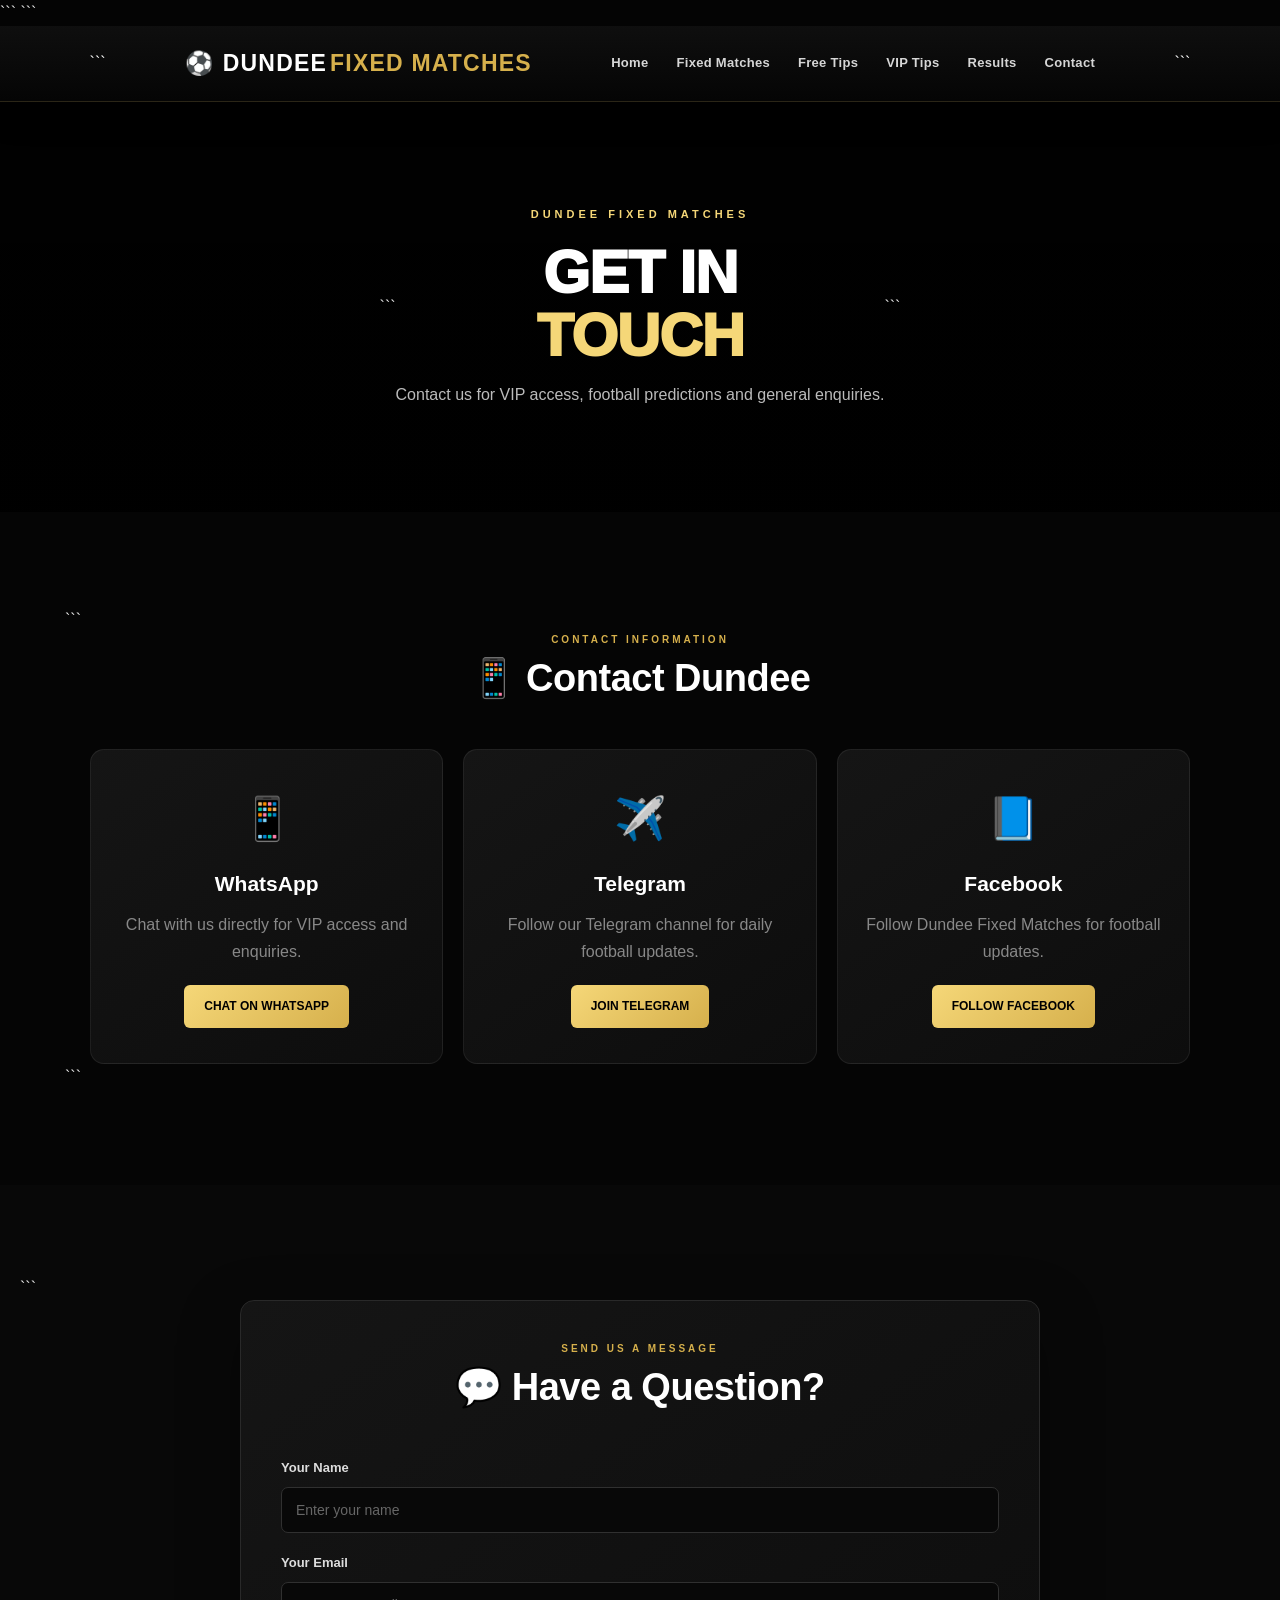
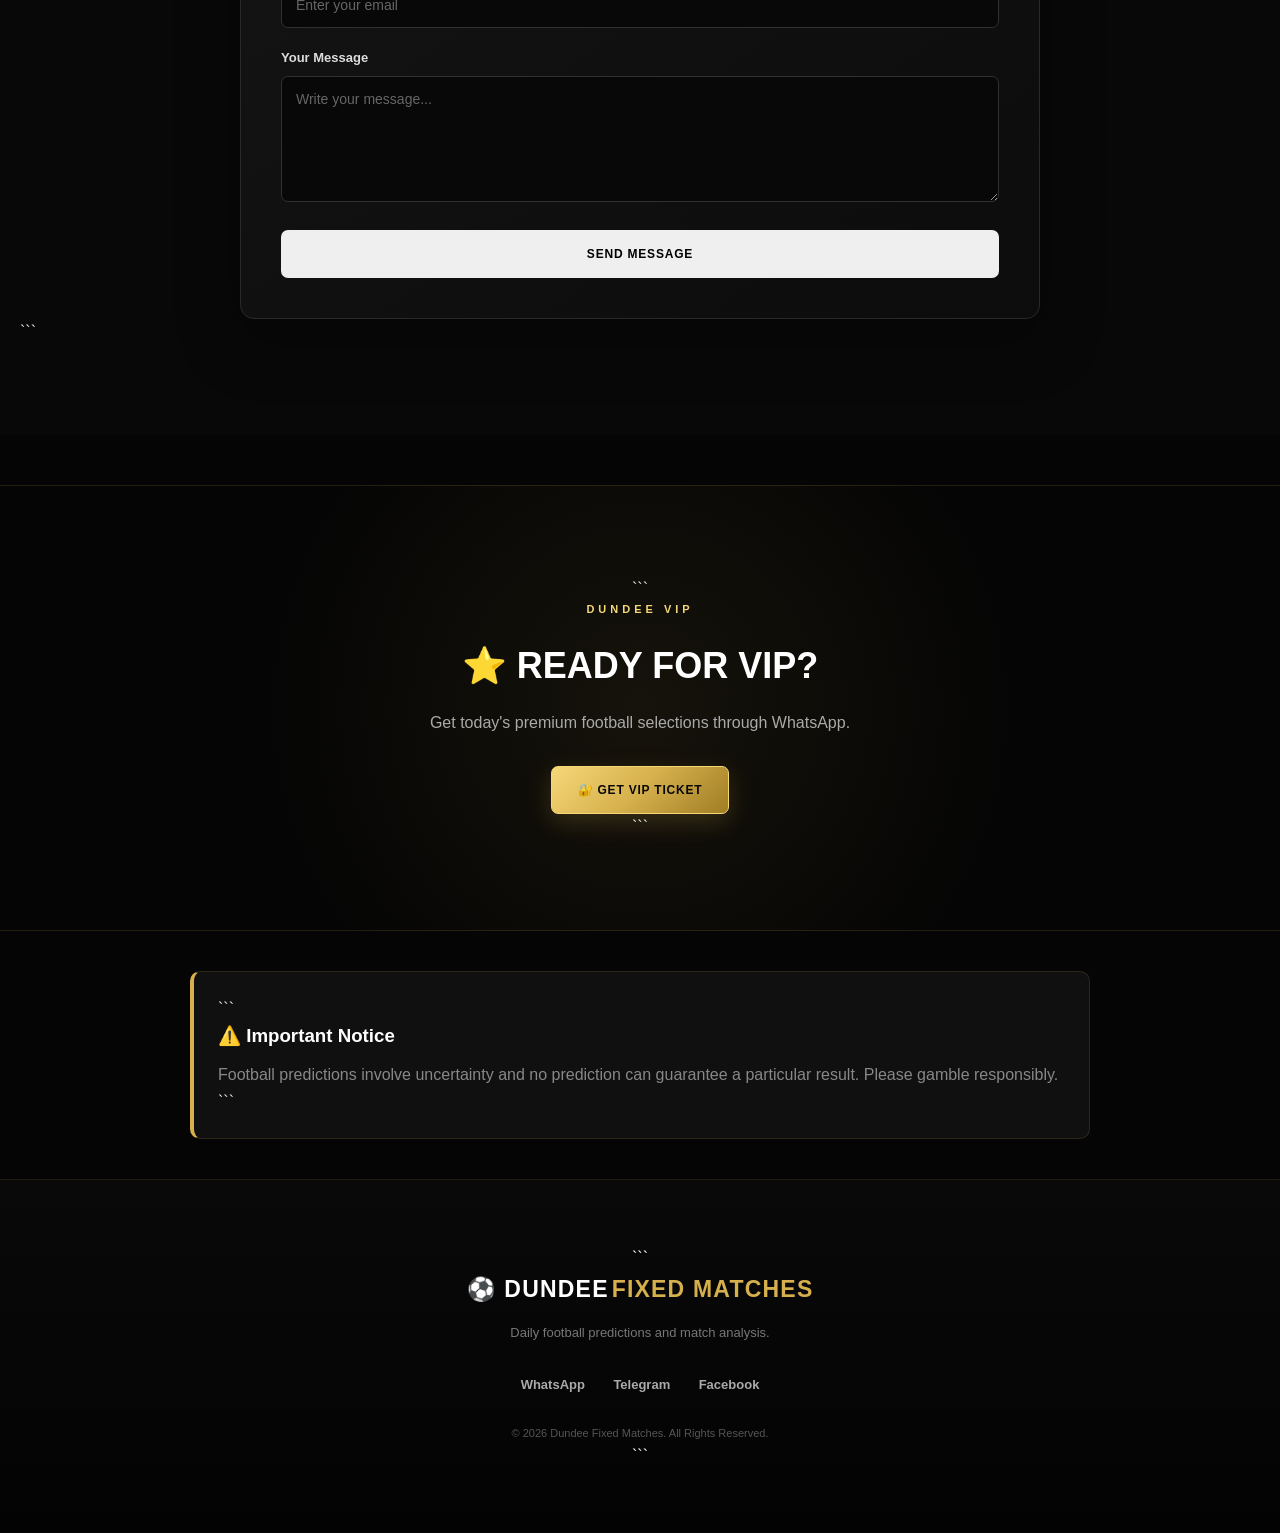
==== contact.html @ 9232a8c1 "Initial website upload" ====
<!DOCTYPE html>

<html lang="en">

<head>

```
<meta charset="UTF-8">

<meta name="viewport" content="width=device-width, initial-scale=1.0">

<title>Contact - Dundee Fixed Matches</title>

<link rel="stylesheet" href="style.css">
```

</head>

<body>

<!-- HEADER -->

<header class="header">

```
<div class="logo">
    ⚽ DUNDEE<span>FIXED MATCHES</span>
</div>


<nav class="navbar">

    <a href="index.html">
        Home
    </a>

    <a href="fixed-matches.html">
        Fixed Matches
    </a>

    <a href="free-tips.html">
        Free Tips
    </a>

    <a href="vip.html">
        VIP Tips
    </a>

    <a href="results.html">
        Results
    </a>

    <a href="contact.html">
        Contact
    </a>

</nav>


<button class="menu-btn">
    ☰
</button>
```

</header>

<!-- HERO -->

<section class="page-hero contact-hero">

```
<div class="page-hero-content">

    <p class="small-title">
        DUNDEE FIXED MATCHES
    </p>


    <h1>
        GET IN <span>TOUCH</span>
    </h1>


    <p>
        Contact us for VIP access, football predictions
        and general enquiries.
    </p>

</div>
```

</section>

<!-- CONTACT INFORMATION -->

<section class="section">

```
<div class="section-title">

    <p>
        CONTACT INFORMATION
    </p>


    <h2>
        📱 Contact Dundee
    </h2>

</div>



<div class="contact-grid">


    <!-- WHATSAPP -->

    <div class="contact-card">

        <div class="contact-icon">
            📱
        </div>


        <h3>
            WhatsApp
        </h3>


        <p>
            Chat with us directly for VIP access
            and enquiries.
        </p>


        <a
            href="https://wa.me/255759970800"
            target="_blank"
            class="contact-btn"
        >
            CHAT ON WHATSAPP
        </a>

    </div>



    <!-- TELEGRAM -->

    <div class="contact-card">

        <div class="contact-icon">
            ✈️
        </div>


        <h3>
            Telegram
        </h3>


        <p>
            Follow our Telegram channel for daily
            football updates.
        </p>


        <a
            href="#"
            class="contact-btn"
        >
            JOIN TELEGRAM
        </a>

    </div>



    <!-- FACEBOOK -->

    <div class="contact-card">

        <div class="contact-icon">
            📘
        </div>


        <h3>
            Facebook
        </h3>


        <p>
            Follow Dundee Fixed Matches for
            football updates.
        </p>


        <a
            href="#"
            class="contact-btn"
        >
            FOLLOW FACEBOOK
        </a>

    </div>


</div>
```

</section>

<!-- MESSAGE FORM -->

<section class="contact-message-section">

```
<div class="contact-message-box">


    <div class="section-title">

        <p>
            SEND US A MESSAGE
        </p>


        <h2>
            💬 Have a Question?
        </h2>

    </div>



    <form id="contactForm">


        <div class="form-group">

            <label for="contactName">
                Your Name
            </label>


            <input
                type="text"
                id="contactName"
                placeholder="Enter your name"
                required
            >

        </div>



        <div class="form-group">

            <label for="contactEmail">
                Your Email
            </label>


            <input
                type="email"
                id="contactEmail"
                placeholder="Enter your email"
            >

        </div>



        <div class="form-group">

            <label for="contactMessage">
                Your Message
            </label>


            <textarea
                id="contactMessage"
                rows="6"
                placeholder="Write your message..."
                required
            ></textarea>

        </div>



        <button
            type="submit"
            class="btn contact-submit"
        >
            SEND MESSAGE
        </button>


    </form>


</div>
```

</section>

<!-- VIP CTA -->

<section class="premium-box">

```
<div class="premium-content">


    <p class="small-title">
        DUNDEE VIP
    </p>


    <h2>
        ⭐ READY FOR VIP?
    </h2>


    <p>
        Get today's premium football selections
        through WhatsApp.
    </p>


    <a
        href="https://wa.me/255759970800?text=Hello%20Dundee%20Fixed%20Matches,%20I%20want%20to%20get%20today's%20VIP%20ticket."
        target="_blank"
        class="btn vip-btn"
    >
        🔐 GET VIP TICKET
    </a>


</div>
```

</section>

<!-- DISCLAIMER -->

<section class="disclaimer">

```
<h3>
    ⚠️ Important Notice
</h3>


<p>
    Football predictions involve uncertainty and no prediction
    can guarantee a particular result. Please gamble responsibly.
</p>
```

</section>

<!-- FOOTER -->

<footer class="footer">

```
<div class="logo">
    ⚽ DUNDEE<span>FIXED MATCHES</span>
</div>


<p>
    Daily football predictions and match analysis.
</p>


<div class="social-links">


    <a
        href="https://wa.me/255759970800"
        target="_blank"
    >
        WhatsApp
    </a>


    <a href="#">
        Telegram
    </a>


    <a href="#">
        Facebook
    </a>


</div>


<p class="copyright">
    © 2026 Dundee Fixed Matches.
    All Rights Reserved.
</p>
```

</footer>

<!-- CONTACT FORM JAVASCRIPT -->

<script>

document
    .getElementById("contactForm")
    .addEventListener("submit", function(event) {

        event.preventDefault();


        const name =
            document.getElementById("contactName").value.trim();


        const email =
            document.getElementById("contactEmail").value.trim();


        const message =
            document.getElementById("contactMessage").value.trim();


        if (!name || !message) {

            alert("Please enter your name and message.");

            return;

        }


        const whatsappMessage =
            "Hello Dundee Fixed Matches,%0A%0A" +
            "Name: " + encodeURIComponent(name) +
            "%0A" +
            "Email: " + encodeURIComponent(email || "Not provided") +
            "%0A%0A" +
            "Message:%0A" +
            encodeURIComponent(message);


        const whatsappURL =
            "https://wa.me/255759970800?text=" +
            whatsappMessage;


        window.open(
            whatsappURL,
            "_blank"
        );

    });

</script>

<script src="script.js"></script>

</body>

</html>
---- style.css ----
/* =========================================================
   DUNDEE FIXED MATCHES
   LUXURY FOOTBALL DESIGN SYSTEM
   ========================================================= */

:root {
    --black: #050505;
    --black-2: #0a0a0a;
    --black-3: #111111;
    --black-4: #171717;

    --gold: #d6b04c;
    --gold-light: #f5d778;
    --gold-dark: #9f7d24;

    --white: #ffffff;
    --text: #e8e8e8;
    --muted: #9a9a9a;
    --border: rgba(214, 176, 76, 0.20);

    --green: #31c56b;
    --red: #e05252;

    --shadow:
        0 20px 60px rgba(0, 0, 0, 0.35);

    --gold-shadow:
        0 10px 35px rgba(214, 176, 76, 0.14);

    --radius: 14px;
}

/* =========================================================
   RESET
   ========================================================= */

* {
    margin: 0;
    padding: 0;
    box-sizing: border-box;
}

html {
    scroll-behavior: smooth;
}

body {
    font-family:
        Inter,
        Arial,
        Helvetica,
        sans-serif;

    background: var(--black);
    color: var(--text);

    line-height: 1.6;
    overflow-x: hidden;
}

button,
input,
select,
textarea {
    font-family: inherit;
}

a {
    transition: all .25s ease;
}

button {
    transition: all .25s ease;
}

/* =========================================================
   SELECTION
   ========================================================= */

::selection {
    background: var(--gold);
    color: #000;
}

/* =========================================================
   HEADER
   ========================================================= */

.header {
    width: 100%;
    min-height: 76px;

    background:
        linear-gradient(
            180deg,
            rgba(15,15,15,.98),
            rgba(5,5,5,.98)
        );

    color: var(--white);

    display: flex;
    align-items: center;
    justify-content: space-between;

    padding: 18px 7%;

    position: relative;
    z-index: 1000;

    border-bottom: 1px solid rgba(214,176,76,.14);

    box-shadow:
        0 8px 35px rgba(0,0,0,.30);
}

.logo {
    font-size: 23px;
    font-weight: 900;
    letter-spacing: 1.2px;
    color: #fff;
    white-space: nowrap;
}

.logo span {
    color: var(--gold);
    margin-left: 3px;
}

.navbar {
    display: flex;
    align-items: center;
    gap: 28px;
}

.navbar a {
    position: relative;

    color: #d6d6d6;
    text-decoration: none;

    font-size: 13px;
    font-weight: 700;
    letter-spacing: .3px;

    padding: 8px 0;
}

.navbar a::after {
    content: "";

    position: absolute;
    left: 0;
    bottom: 0;

    width: 0;
    height: 2px;

    background: var(--gold);

    transition: width .25s ease;
}

.navbar a:hover {
    color: var(--gold-light);
}

.navbar a:hover::after {
    width: 100%;
}

.menu-btn {
    display: none;

    background: transparent;
    border: 1px solid rgba(214,176,76,.25);

    color: var(--gold);

    width: 42px;
    height: 42px;

    border-radius: 8px;

    font-size: 22px;
    cursor: pointer;
}

.menu-btn:hover {
    background: var(--gold);
    color: #000;
}

/* =========================================================
   HERO
   ========================================================= */

.hero {
    min-height: 650px;

    display: flex;
    align-items: center;
    justify-content: center;

    text-align: center;

    position: relative;

    background:
        linear-gradient(
            135deg,
            rgba(0,0,0,.90),
            rgba(0,0,0,.66),
            rgba(0,0,0,.92)
        ),
        url("https://images.unsplash.com/photo-1579952363873-27f3bade9f55?auto=format&fit=crop&w=1600&q=80");

    background-size: cover;
    background-position: center;

    overflow: hidden;
}

.hero::before {
    content: "";

    position: absolute;
    inset: 0;

    background:
        radial-gradient(
            circle at center,
            rgba(214,176,76,.10),
            transparent 55%
        );

    pointer-events: none;
}

.hero::after {
    content: "";

    position: absolute;
    bottom: 0;
    left: 0;

    width: 100%;
    height: 120px;

    background:
        linear-gradient(
            transparent,
            var(--black)
        );

    pointer-events: none;
}

.hero-content {
    position: relative;
    z-index: 2;

    max-width: 900px;

    padding: 40px 25px;

    color: var(--white);
}

.small-title {
    color: var(--gold-light);

    font-size: 11px;
    font-weight: 900;

    letter-spacing: 4px;

    margin-bottom: 18px;

    text-transform: uppercase;
}

.hero h1 {
    font-size: clamp(42px, 6vw, 72px);

    line-height: .98;

    margin-bottom: 28px;

    font-weight: 950;

    letter-spacing: -2px;

    text-shadow:
        0 8px 35px rgba(0,0,0,.65);
}

.hero h1 span {
    display: block;

    background:
        linear-gradient(
            90deg,
            var(--gold-dark),
            var(--gold-light),
            var(--gold)
        );

    -webkit-background-clip: text;
    background-clip: text;

    color: transparent;
}

.hero-text {
    max-width: 620px;

    margin: auto;

    font-size: 16px;

    line-height: 1.8;

    color: #cfcfcf;
}

.hero-buttons {
    margin-top: 38px;

    display: flex;

    justify-content: center;

    gap: 14px;
}

/* =========================================================
   BUTTON SYSTEM
   ========================================================= */

.btn {
    display: inline-flex;

    align-items: center;
    justify-content: center;

    min-height: 48px;

    padding: 13px 26px;

    text-decoration: none;

    font-size: 12px;
    font-weight: 900;

    letter-spacing: .8px;

    text-transform: uppercase;

    border-radius: 7px;

    cursor: pointer;
}

.primary-btn,
.vip-btn {
    background:
        linear-gradient(
            135deg,
            var(--gold-light),
            var(--gold),
            var(--gold-dark)
        );

    color: #080808;

    border: 1px solid var(--gold-light);

    box-shadow:
        0 8px 25px rgba(214,176,76,.20);
}

.primary-btn:hover,
.vip-btn:hover {
    transform: translateY(-3px);

    box-shadow:
        0 14px 35px rgba(214,176,76,.30);

    background:
        linear-gradient(
            135deg,
            #fff0ad,
            var(--gold-light)
        );
}

.secondary-btn {
    border: 1px solid rgba(255,255,255,.45);

    color: #fff;

    background: rgba(255,255,255,.04);

    backdrop-filter: blur(10px);
}

.secondary-btn:hover {
    background: #fff;
    color: #000;

    transform: translateY(-3px);
}

/* =========================================================
   GENERAL SECTIONS
   ========================================================= */

.section {
    max-width: 1200px;

    margin: auto;

    padding: 95px 25px;
}

.section-title {
    text-align: center;

    margin-bottom: 48px;
}

.section-title p {
    color: var(--gold);

    font-size: 10px;
    font-weight: 900;

    letter-spacing: 3px;

    margin-bottom: 9px;

    text-transform: uppercase;
}

.section-title h2 {
    color: #fff;

    font-size: clamp(28px, 4vw, 38px);

    line-height: 1.15;

    font-weight: 900;

    letter-spacing: -.5px;
}

/* =========================================================
   TIPS TABLE
   ========================================================= */

.tips-table {
    width: 100%;

    background: var(--black-3);

    border-radius: var(--radius);

    overflow: hidden;

    border: 1px solid var(--border);

    box-shadow: var(--shadow);
}

.table-header,
.tip-row {
    display: grid;

    grid-template-columns:
        120px
        1fr
        180px
        100px;

    align-items: center;
}

.table-header {
    background:
        linear-gradient(
            135deg,
            #171717,
            #0c0c0c
        );

    color: var(--gold-light);

    padding: 18px 25px;

    font-size: 10px;
    font-weight: 900;

    letter-spacing: 1.2px;
}

.tip-row {
    padding: 21px 25px;

    border-bottom: 1px solid rgba(255,255,255,.06);

    font-size: 14px;

    color: #d8d8d8;

    transition: .25s ease;
}

.tip-row:hover {
    background: #181818;
}

.tip-row:last-child {
    border-bottom: none;
}

.match strong {
    margin: 0 8px;

    color: var(--gold);
}

.tip {
    font-weight: 900;
    color: var(--gold-light);
}

.odd {
    font-weight: 900;

    color: var(--green);
}

/* =========================================================
   VIP SECTION
   ========================================================= */

.vip-section {
    position: relative;

    background:
        radial-gradient(
            circle at top center,
            rgba(214,176,76,.10),
            transparent 45%
        ),
        linear-gradient(
            135deg,
            #090909,
            #050505
        );

    color: #fff;

    padding: 100px 25px;

    text-align: center;

    border-top: 1px solid rgba(214,176,76,.12);
    border-bottom: 1px solid rgba(214,176,76,.12);
}

.vip-content {
    max-width: 850px;
    margin: auto;
}

.vip-content h2 {
    font-size: clamp(34px,5vw,48px);

    margin-bottom: 20px;

    font-weight: 900;
}

.vip-content > p:not(.small-title) {
    color: #aaa;

    line-height: 1.8;

    max-width: 650px;

    margin: auto;
}

.vip-info {
    display: flex;

    justify-content: center;

    gap: 0;

    margin: 45px auto;

    max-width: 650px;

    border: 1px solid var(--border);

    border-radius: 12px;

    overflow: hidden;

    background: rgba(255,255,255,.025);
}

.vip-info div {
    flex: 1;

    display: flex;

    flex-direction: column;

    gap: 7px;

    padding: 22px 15px;

    border-right: 1px solid rgba(255,255,255,.07);
}

.vip-info div:last-child {
    border-right: none;
}

.vip-info small {
    color: #777;

    font-size: 9px;

    font-weight: 900;

    letter-spacing: 1.5px;
}

.vip-info strong {
    font-size: 26px;

    color: var(--gold-light);
}

/* =========================================================
   RESULTS - HOME
   ========================================================= */

.results-grid {
    display: grid;

    grid-template-columns: repeat(4,1fr);

    gap: 20px;
}

.result-card {
    position: relative;

    background:
        linear-gradient(
            145deg,
            #151515,
            #0c0c0c
        );

    padding: 27px;

    border-radius: 13px;

    border: 1px solid rgba(255,255,255,.07);

    box-shadow: 0 15px 35px rgba(0,0,0,.25);

    overflow: hidden;

    transition: .3s ease;
}

.result-card::before {
    content: "";

    position: absolute;

    top: 0;
    left: 0;

    width: 100%;
    height: 3px;

    background: var(--gold);
}

.result-card:hover {
    transform: translateY(-5px);

    border-color: var(--border);
}

.result-card.win {
    border-bottom: 2px solid var(--green);
}

.result-card.loss {
    border-bottom: 2px solid var(--red);
}

.result-card span {
    font-size: 10px;

    font-weight: 900;

    letter-spacing: 1.5px;
}

.result-card.win span {
    color: var(--green);
}

.result-card.loss span {
    color: var(--red);
}

.result-card h3 {
    margin-top: 15px;

    color: #fff;

    font-size: 18px;
}

.result-card p {
    color: #777;

    margin: 7px 0 15px;

    font-size: 13px;
}

.result-card strong {
    font-size: 18px;

    color: var(--gold-light);
}

/* =========================================================
   FOOTER
   ========================================================= */

.footer {
    background:
        linear-gradient(
            180deg,
            #090909,
            #030303
        );

    color: #fff;

    text-align: center;

    padding: 65px 25px;

    border-top: 1px solid rgba(214,176,76,.14);
}

.footer .logo {
    margin-bottom: 15px;
}

.footer p {
    color: #777;

    margin-top: 12px;

    font-size: 13px;
}

.social-links {
    margin: 28px 0;
}

.social-links a {
    display: inline-block;

    color: #aaa;

    text-decoration: none;

    margin: 0 12px;

    font-size: 13px;
    font-weight: 700;
}

.social-links a:hover {
    color: var(--gold);
}

.copyright {
    font-size: 11px !important;

    color: #555 !important;
}

/* =========================================================
   PAGE HERO
   ========================================================= */

.page-hero {
    min-height: 410px;

    background:
        linear-gradient(
            135deg,
            rgba(0,0,0,.88),
            rgba(0,0,0,.65),
            rgba(0,0,0,.92)
        ),
        url("https://images.unsplash.com/photo-1579952363873-27f3bade9f55?auto=format&fit=crop&w=1600&q=80");

    background-size: cover;
    background-position: center;

    display: flex;

    align-items: center;
    justify-content: center;

    text-align: center;

    padding: 70px 20px;

    position: relative;
}

.page-hero-content {
    max-width: 850px;
}

.page-hero h1 {
    font-size: clamp(38px,6vw,60px);

    line-height: 1.05;

    color: #fff;

    margin: 15px 0;

    font-weight: 950;

    letter-spacing: -1px;
}

.page-hero h1 span {
    display: block;
    color: var(--gold-light);
}

.page-hero p:not(.small-title) {
    color: #bbb;

    font-size: 16px;

    margin-top: 15px;
}

/* =========================================================
   DATE BUTTONS
   ========================================================= */

.date-buttons {
    display: flex;

    justify-content: center;

    gap: 10px;

    flex-wrap: wrap;

    margin-bottom: 35px;
}

.date-btn {
    background: #101010;

    color: #aaa;

    border: 1px solid #292929;

    padding: 11px 22px;

    border-radius: 7px;

    cursor: pointer;

    font-weight: 800;

    font-size: 12px;
}

.date-btn:hover,
.date-btn.active {
    background:
        linear-gradient(
            135deg,
            var(--gold-light),
            var(--gold)
        );

    color: #000;

    border-color: var(--gold);

    box-shadow: var(--gold-shadow);
}

/* =========================================================
   FIXED MATCHES
   ========================================================= */

.fixed-table {
    width: 100%;

    overflow-x: auto;

    background: #0c0c0c;

    border-radius: 14px;

    border: 1px solid var(--border);

    box-shadow: var(--shadow);
}

.fixed-header,
.fixed-row {
    min-width: 850px;

    display: grid;

    grid-template-columns:
        90px
        150px
        1fr
        130px
        80px
        80px;

    align-items: center;
}

.fixed-header {
    background:
        linear-gradient(
            135deg,
            var(--gold-light),
            var(--gold),
            var(--gold-dark)
        );

    color: #000;

    font-weight: 900;

    padding: 18px 15px;

    font-size: 11px;

    letter-spacing: .8px;
}

.fixed-row {
    color: #ccc;

    padding: 20px 15px;

    border-bottom: 1px solid #242424;

    transition: .25s ease;
}

.fixed-row:hover {
    background: #171717;
}

.fixed-row:last-child {
    border-bottom: none;
}

.fixed-match {
    color: #fff;

    font-weight: 800;
}

.fixed-match strong {
    color: var(--gold);

    margin: 0 8px;
}

.fixed-tip {
    color: var(--gold-light);

    font-weight: 900;
}

.fixed-odd,
.free-odd,
.result-odd {
    background:
        linear-gradient(
            135deg,
            var(--gold-light),
            var(--gold)
        );

    color: #000;

    padding: 6px 10px;

    border-radius: 5px;

    width: fit-content;

    font-weight: 900;
}

/* =========================================================
   PREMIUM BOX
   ========================================================= */

.premium-box,
.free-vip-box {
    background:
        radial-gradient(
            circle at center,
            rgba(214,176,76,.08),
            transparent 55%
        ),
        #050505;

    padding: 90px 20px;

    text-align: center;

    margin-top: 50px;

    border-top: 1px solid rgba(214,176,76,.15);
    border-bottom: 1px solid rgba(214,176,76,.15);
}

.premium-content {
    max-width: 700px;
    margin: auto;
}

.premium-box h2 {
    color: #fff;

    font-size: 36px;

    margin: 15px 0;

    font-weight: 900;
}

.premium-box p:not(.small-title) {
    color: #aaa;

    line-height: 1.8;

    margin-bottom: 28px;
}

/* =========================================================
   DISCLAIMER
   ========================================================= */

.disclaimer {
    max-width: 900px;

    margin: 40px auto;

    padding: 24px;

    background: #101010;

    border: 1px solid rgba(214,176,76,.15);

    border-left: 4px solid var(--gold);

    border-radius: 10px;
}

.disclaimer h3 {
    margin-bottom: 10px;

    color: #fff;
}

.disclaimer p {
    color: #888;

    line-height: 1.7;
}

/* =========================================================
   VIP PAGE
   ========================================================= */

.vip-hero {
    min-height: 440px;

    background:
        linear-gradient(
            135deg,
            rgba(0,0,0,.90),
            rgba(20,15,5,.60),
            rgba(0,0,0,.94)
        ),
        url("https://images.unsplash.com/photo-1522778119026-d647f0596c20?auto=format&fit=crop&w=1600&q=80");

    background-size: cover;
    background-position: center;

    display: flex;

    align-items: center;
    justify-content: center;

    text-align: center;

    padding: 70px 20px;
}

.vip-hero-content {
    max-width: 850px;
}

.vip-hero h1 {
    color: #fff;

    font-size: clamp(42px,6vw,66px);

    line-height: 1.02;

    margin: 15px 0;

    font-weight: 950;

    letter-spacing: -1.5px;
}

.vip-hero h1 span {
    display: block;

    color: var(--gold-light);
}

.vip-hero p:not(.small-title) {
    color: #bbb;

    font-size: 16px;
}

/* =========================================================
   VIP TICKET
   ========================================================= */

.vip-ticket {
    max-width: 880px;

    margin: 0 auto;

    background:
        linear-gradient(
            145deg,
            #111,
            #070707
        );

    color: #fff;

    border: 1px solid rgba(214,176,76,.25);

    border-top: 4px solid var(--gold);

    border-radius: 16px;

    padding: 30px;

    box-shadow:
        0 25px 70px rgba(0,0,0,.45),
        0 0 50px rgba(214,176,76,.04);
}

.vip-ticket-top {
    display: flex;

    justify-content: space-between;

    align-items: center;

    padding-bottom: 25px;

    border-bottom: 1px solid #292929;
}

.ticket-label {
    color: var(--gold-light);

    font-size: 11px;

    font-weight: 900;

    letter-spacing: 2px;
}

.vip-ticket-top h2 {
    margin-top: 8px;

    font-size: 28px;

    font-weight: 900;
}

.vip-star {
    font-size: 42px;

    filter:
        drop-shadow(
            0 0 15px rgba(214,176,76,.35)
        );
}

/* =========================================================
   VIP TICKET HEADER
   ========================================================= */

.vip-ticket-header {
    display: flex;

    justify-content: space-between;

    align-items: center;

    gap: 20px;

    margin: 25px 0 15px;

    padding: 22px 25px;

    background:
        linear-gradient(
            145deg,
            #171717,
            #101010
        );

    border: 1px solid #2d2d2d;

    border-radius: 14px;

    box-shadow: 0 10px 30px rgba(0,0,0,.22);
}

.vip-ticket-brand {
    display: flex;

    align-items: center;

    gap: 14px;
}

.vip-ticket-brand > span {
    display: flex;

    align-items: center;

    justify-content: center;

    width: 48px;
    height: 48px;

    background:
        linear-gradient(
            135deg,
            var(--gold-light),
            var(--gold)
        );

    color: #111;

    border-radius: 50%;

    font-size: 24px;

    box-shadow: var(--gold-shadow);
}

.vip-ticket-brand small,
.vip-ticket-date small {
    display: block;

    margin-bottom: 4px;

    color: #777;

    font-size: 9px;

    font-weight: 900;

    letter-spacing: 1.5px;
}

.vip-ticket-brand h2 {
    margin: 0;

    color: #fff;

    font-size: 22px;

    font-weight: 900;
}

.vip-ticket-date {
    text-align: right;
}

.vip-ticket-date strong {
    color: var(--gold-light);

    font-size: 16px;
}

/* =========================================================
   VIP TICKET INFO
   ========================================================= */

.ticket-info {
    display: grid;

    grid-template-columns: repeat(6,1fr);

    gap: 12px;

    margin: 25px 0;
}

.ticket-info > div {
    padding: 16px 10px;

    background: #111;

    border: 1px solid #2b2b2b;

    border-radius: 10px;

    text-align: center;

    transition: .25s ease;
}

.ticket-info > div:hover {
    border-color: rgba(214,176,76,.35);

    transform: translateY(-2px);
}

.ticket-info small {
    display: block;

    margin-bottom: 8px;

    color: #777;

    font-size: 9px;

    font-weight: 900;

    letter-spacing: 1px;
}

.ticket-info strong {
    display: block;

    color: #fff;

    font-size: 20px;

    font-weight: 900;
}

#vipWon {
    color: var(--green) !important;
}

#vipLost {
    color: var(--red) !important;
}

#vipPending {
    color: var(--gold-light) !important;
}

/* =========================================================
   VIP MATCHES
   ========================================================= */

.vip-matches {
    border-top: 1px solid #292929;
}

.vip-match {
    display: grid;

    grid-template-columns: 45px 1fr 120px 70px;

    align-items: center;

    gap: 15px;

    padding: 17px 5px;

    border-bottom: 1px solid #222;
}

.vip-match span {
    color: #666;

    font-weight: 800;
}

.vip-match strong {
    color: #fff;
}

.vip-match b {
    color: var(--gold-light);

    font-size: 13px;
}

.vip-match em {
    background:
        linear-gradient(
            135deg,
            var(--gold-light),
            var(--gold)
        );

    color: #000;

    padding: 6px 8px;

    border-radius: 5px;

    text-align: center;

    font-style: normal;

    font-weight: 900;
}

/* =========================================================
   VIP STATUS
   ========================================================= */

.vip-match-status {
    display: inline-flex;

    align-items: center;
    justify-content: center;

    min-width: 68px;

    padding: 6px 10px;

    border-radius: 20px;

    font-size: 9px;

    font-weight: 900;

    letter-spacing: .6px;
}

.vip-match-status.pending {
    background: rgba(214,176,76,.12);

    color: var(--gold-light);

    border: 1px solid rgba(214,176,76,.35);
}

.vip-match-status.won {
    background: rgba(49,197,107,.10);

    color: var(--green);

    border: 1px solid rgba(49,197,107,.25);
}

.vip-match-status.lost {
    background: rgba(224,82,82,.10);

    color: var(--red);

    border: 1px solid rgba(224,82,82,.25);
}

/* =========================================================
   VIP PRICE
   ========================================================= */

.vip-price {
    text-align: center;

    padding: 30px 0 20px;
}

.vip-price small {
    color: #777;

    display: block;

    margin-bottom: 5px;

    font-size: 10px;

    letter-spacing: 1px;
}

.vip-price h3 {
    color: var(--gold-light);

    font-size: 34px;

    font-weight: 900;
}

/* =========================================================
   VIP BUY
   ========================================================= */

.vip-buy-btn {
    display: block;

    text-align: center;

    max-width: 350px;

    margin: 10px auto 0;
}

/* =========================================================
   VIP BENEFITS
   ========================================================= */

.vip-benefits {
    background:
        linear-gradient(
            180deg,
            #0c0c0c,
            #050505
        );

    padding: 90px 20px;
}

.benefits-grid {
    max-width: 1100px;

    margin: 40px auto 0;

    display: grid;

    grid-template-columns: repeat(4,1fr);

    gap: 20px;
}

.benefit-card {
    background:
        linear-gradient(
            145deg,
            #151515,
            #0d0d0d
        );

    color: #fff;

    padding: 30px 20px;

    text-align: center;

    border-radius: 14px;

    border: 1px solid rgba(255,255,255,.07);

    transition: .3s;
}

.benefit-card:hover {
    transform: translateY(-6px);

    border-color: var(--border);

    box-shadow: var(--gold-shadow);
}

.benefit-icon {
    font-size: 35px;

    margin-bottom: 15px;
}

.benefit-card h3 {
    margin-bottom: 10px;

    color: #fff;
}

.benefit-card p {
    color: #888;

    line-height: 1.7;

    font-size: 13px;
}

/* =========================================================
   RESULTS PAGE
   ========================================================= */

.results-hero {
    background:
        linear-gradient(
            rgba(0,0,0,.85),
            rgba(0,0,0,.94)
        ),
        url("https://images.unsplash.com/photo-1431324155629-1a6deb1dec8d?auto=format&fit=crop&w=1600&q=80");

    background-size: cover;
    background-position: center;
}

.results-summary {
    max-width: 1100px;

    margin: 0 auto 35px;

    display: grid;

    grid-template-columns: repeat(4,1fr);

    gap: 20px;
}

.result-stat {
    background:
        linear-gradient(
            145deg,
            #151515,
            #0b0b0b
        );

    color: #fff;

    padding: 25px 15px;

    text-align: center;

    border-radius: 12px;

    border: 1px solid #252525;

    border-top: 3px solid var(--gold);

    box-shadow: 0 15px 30px rgba(0,0,0,.25);
}

.result-stat small {
    display: block;

    color: #777;

    font-size: 9px;

    margin-bottom: 8px;

    font-weight: 900;

    letter-spacing: 1px;
}

.result-stat strong {
    font-size: 30px;

    color: var(--gold-light);
}

.result-stat .won-text {
    color: var(--green);
}

.result-stat .lost-text {
    color: var(--red);
}

.results-note {
    max-width: 1100px;

    margin: 0 auto 30px;

    padding: 18px 20px;

    background: #111;

    border-left: 3px solid var(--gold);

    border-radius: 8px;

    display: flex;

    align-items: center;

    gap: 15px;

    border-top: 1px solid #222;
    border-right: 1px solid #222;
    border-bottom: 1px solid #222;
}

.results-note > span {
    font-size: 28px;
}

.results-note strong {
    color: var(--gold-light);

    display: block;

    margin-bottom: 5px;
}

.results-note p {
    color: #777;

    font-size: 12px;

    margin: 0;

    line-height: 1.6;
}

.results-table {
    width: 100%;

    overflow-x: auto;

    background: #0c0c0c;

    border-radius: 14px;

    border: 1px solid var(--border);

    box-shadow: var(--shadow);
}

.results-header,
.result-row {
    min-width: 900px;

    display: grid;

    grid-template-columns:
        90px
        150px
        1fr
        130px
        80px
        90px;

    align-items: center;
}

.results-header {
    background:
        linear-gradient(
            135deg,
            var(--gold-light),
            var(--gold),
            var(--gold-dark)
        );

    color: #000;

    font-weight: 900;

    padding: 18px 15px;

    font-size: 11px;
}

.result-row {
    color: #ccc;

    padding: 20px 15px;

    border-bottom: 1px solid #252525;
}

.result-row:hover {
    background: #171717;
}

.result-row:last-child {
    border-bottom: none;
}

.result-date {
    color: var(--gold-light);

    font-weight: 900;
}

.result-league {
    color: #777;

    font-size: 12px;
}

.result-match {
    display: flex;

    align-items: center;

    gap: 8px;

    flex-wrap: wrap;

    color: #fff;

    font-weight: 800;
}

.result-match strong {
    color: #666;

    font-size: 10px;

    margin: 0 3px;
}

.result-team-badge {
    width: 32px;
    height: 32px;

    border-radius: 50%;

    background: #151515;

    border: 1px solid var(--gold);

    color: var(--gold-light);

    display: inline-flex;

    align-items: center;
    justify-content: center;

    font-size: 8px;

    font-weight: 900;

    flex-shrink: 0;
}

.result-tip {
    color: var(--gold-light);

    font-weight: 900;
}

.result-won {
    color: var(--green);

    font-weight: 900;
}

.result-lost {
    color: var(--red);

    font-weight: 900;
}

.result-legend {
    display: flex;

    justify-content: flex-end;

    gap: 20px;

    margin-top: 18px;

    font-size: 11px;

    font-weight: 900;
}

.legend-won {
    color: var(--green);
}

.legend-lost {
    color: var(--red);
}

/* =========================================================
   FREE TIPS
   ========================================================= */

.free-hero {
    background:
        linear-gradient(
            rgba(0,0,0,.88),
            rgba(0,0,0,.94)
        ),
        url("https://images.unsplash.com/photo-1579952363873-27f3bade9f55?auto=format&fit=crop&w=1600&q=80");

    background-size: cover;
    background-position: center;
}

.tips-day {
    display: none;
}

.tips-day.active-day {
    display: block;
}

.free-tips-table {
    width: 100%;

    background: transparent;

    box-shadow: none;

    overflow: visible;
}

.free-header,
.free-row {
    display: grid;

    grid-template-columns:
        90px
        160px
        1fr
        140px
        80px;

    align-items: center;
}

.free-header {
    background:
        linear-gradient(
            135deg,
            var(--gold-light),
            var(--gold)
        );

    color: #000;

    padding: 16px 20px;

    border-radius: 10px 10px 0 0;

    font-weight: 900;

    font-size: 11px;
}

.free-row {
    background:
        linear-gradient(
            145deg,
            #151515,
            #0d0d0d
        );

    color: #ccc;

    padding: 22px 20px;

    border-bottom: 1px solid #292929;

    transition: .25s;

    margin-bottom: 1px;
}

.free-row:hover {
    background: #1b1b1b;

    transform: translateX(3px);

    border-left-color: var(--gold-light);
}

.free-row:last-child {
    border-bottom: none;

    border-radius: 0 0 10px 10px;
}

.free-match {
    display: flex;

    align-items: center;

    gap: 10px;

    flex-wrap: wrap;

    color: #fff;

    font-weight: 800;
}

.free-match strong {
    color: #666;

    font-size: 11px;

    margin: 0 3px;
}

.team-badge {
    width: 38px;
    height: 38px;

    border-radius: 50%;

    background: #181818;

    border: 1px solid var(--gold);

    color: var(--gold-light);

    display: inline-flex;

    align-items: center;
    justify-content: center;

    font-size: 10px;

    font-weight: 900;

    flex-shrink: 0;
}

.team-name {
    color: #fff;

    font-weight: 800;
}

.free-tip {
    color: var(--gold-light);

    font-weight: 900;
}

/* =========================================================
   CONTACT PAGE
   ========================================================= */

.contact-hero {
    background:
        linear-gradient(
            rgba(0,0,0,.88),
            rgba(0,0,0,.94)
        ),
        url("https://images.unsplash.com/photo-1516321318423-f06f85e504b3?auto=format&fit=crop&w=1600&q=80");

    background-size: cover;
    background-position: center;
}

.contact-grid {
    max-width: 1100px;

    margin: 40px auto 0;

    display: grid;

    grid-template-columns: repeat(3,1fr);

    gap: 20px;
}

.contact-card {
    background:
        linear-gradient(
            145deg,
            #151515,
            #0d0d0d
        );

    color: #fff;

    padding: 35px 25px;

    text-align: center;

    border-radius: 14px;

    border: 1px solid rgba(255,255,255,.07);

    transition: .3s;
}

.contact-card:hover {
    transform: translateY(-6px);

    border-color: var(--border);

    box-shadow: var(--gold-shadow);
}

.contact-icon {
    font-size: 42px;

    margin-bottom: 15px;
}

.contact-card h3 {
    font-size: 21px;

    margin-bottom: 10px;

    color: #fff;
}

.contact-card p {
    color: #888;

    line-height: 1.7;

    margin-bottom: 20px;
}

.contact-btn {
    display: inline-block;

    background:
        linear-gradient(
            135deg,
            var(--gold-light),
            var(--gold)
        );

    color: #000;

    padding: 12px 20px;

    border-radius: 6px;

    font-size: 12px;

    font-weight: 900;

    text-decoration: none;
}

.contact-btn:hover {
    transform: translateY(-2px);

    box-shadow: var(--gold-shadow);
}

.contact-message-section {
    background: #080808;

    padding: 90px 20px;
}

.contact-message-box {
    max-width: 800px;

    margin: auto;

    background:
        linear-gradient(
            145deg,
            #151515,
            #0c0c0c
        );

    padding: 40px;

    border-radius: 14px;

    border: 1px solid #292929;

    box-shadow: var(--shadow);
}

.form-group {
    margin-bottom: 20px;
}

.form-group label {
    display: block;

    font-weight: 800;

    margin-bottom: 8px;

    color: #ddd;

    font-size: 13px;
}

.form-group input,
.form-group textarea {
    width: 100%;

    padding: 14px;

    background: #080808;

    color: #fff;

    border: 1px solid #303030;

    border-radius: 7px;

    font-family: inherit;

    font-size: 14px;

    outline: none;
}

.form-group input:focus,
.form-group textarea:focus {
    border-color: var(--gold);

    box-shadow:
        0 0 0 3px rgba(214,176,76,.08);
}

.form-group input::placeholder,
.form-group textarea::placeholder {
    color: #666;
}

.contact-submit {
    border: none;

    cursor: pointer;

    width: 100%;
}

/* =========================================================
   ADMIN
   ========================================================= */

.admin-label {
    color: var(--gold-light);

    font-size: 10px;

    font-weight: 900;

    letter-spacing: 2px;
}

.admin-hero {
    background:
        linear-gradient(
            rgba(0,0,0,.90),
            rgba(0,0,0,.95)
        ),
        url("https://images.unsplash.com/photo-1518091043644-c1d4457512c6?auto=format&fit=crop&w=1600&q=80");

    background-size: cover;
    background-position: center;
}

.admin-stats {
    max-width: 1100px;

    margin: 0 auto 45px;

    display: grid;

    grid-template-columns: repeat(4,1fr);

    gap: 20px;
}

.admin-stat-card {
    background:
        linear-gradient(
            145deg,
            #151515,
            #0b0b0b
        );

    color: #fff;

    padding: 25px;

    border-radius: 12px;

    border: 1px solid #292929;

    display: flex;

    flex-direction: column;

    align-items: center;

    text-align: center;

    box-shadow: 0 15px 30px rgba(0,0,0,.25);
}

.admin-stat-card span {
    font-size: 30px;

    margin-bottom: 12px;
}

.admin-stat-card small {
    color: #777;

    font-size: 9px;

    font-weight: 900;

    margin-bottom: 8px;

    letter-spacing: 1px;
}

.admin-stat-card strong {
    color: var(--gold-light);

    font-size: 30px;
}

/* =========================================================
   ADMIN FORM
   ========================================================= */

.admin-form-box,
.admin-list-box {
    max-width: 1100px;

    margin: 0 auto 40px;

    padding: 30px;

    background:
        linear-gradient(
            145deg,
            #151515,
            #0d0d0d
        );

    border: 1px solid #292929;

    border-radius: 16px;

    box-shadow: var(--shadow);

    color: #fff;
}

.admin-form-title {
    margin-bottom: 25px;
}

.admin-form-title p {
    margin: 0 0 6px;

    color: #777;

    font-size: 10px;

    font-weight: 900;

    letter-spacing: 1.5px;

    text-transform: uppercase;
}

.admin-form-title h2 {
    margin: 0;

    color: #fff;

    font-size: 24px;

    font-weight: 900;
}

.admin-form-grid {
    display: grid;

    grid-template-columns: repeat(2,1fr);

    gap: 20px;
}

.admin-form-box .form-group {
    display: flex;

    flex-direction: column;
}

.admin-form-box label {
    color: #ccc;

    font-size: 12px;

    font-weight: 800;

    margin-bottom: 8px;
}

.admin-form-box input,
.admin-form-box select,
.admin-form-box textarea {
    width: 100%;

    padding: 13px;

    background: #080808;

    color: #fff;

    border: 1px solid #303030;

    border-radius: 8px;

    outline: none;
}

.admin-form-box input:focus,
.admin-form-box select:focus,
.admin-form-box textarea:focus {
    border-color: var(--gold);
}

.admin-form-box input::placeholder,
.admin-form-box textarea::placeholder {
    color: #666;
}

.admin-form-box select option {
    color: #111;

    background: #fff;
}

.admin-submit {
    margin-top: 25px;

    min-width: 180px;

    height: 48px;

    border: none;

    border-radius: 8px;

    cursor: pointer;

    font-size: 13px;

    font-weight: 900;
}

/* =========================================================
   ADMIN TABLE
   ========================================================= */

.admin-table {
    width: 100%;

    overflow-x: auto;

    border: 1px solid #292929;

    border-radius: 12px;

    background: #0c0c0c;
}

.admin-table-header,
.admin-table-row {
    min-width: 1000px;

    display: grid;

    grid-template-columns:
        100px
        minmax(220px,1.5fr)
        140px
        80px
        100px
        120px
        150px;

    align-items: center;

    gap: 15px;
}

.admin-table-header {
    padding: 15px 18px;

    background: #181818;

    color: var(--gold-light);

    font-size: 10px;

    font-weight: 900;

    border-bottom: 1px solid var(--border);
}

.admin-table-header span {
    color: var(--gold-light) !important;
}

.admin-table-row {
    padding: 17px 18px;

    border-bottom: 1px solid #242424;

    color: #bbb;

    font-size: 12px;
}

.admin-table-row:hover {
    background: #151515;
}

.admin-table-row:last-child {
    border-bottom: none;
}

.admin-table-row > span {
    color: #aaa;
}

.admin-table-row strong {
    display: flex;

    align-items: center;

    gap: 8px;

    color: #fff;

    font-size: 13px;
}

.admin-table-row strong b {
    color: #777;

    font-size: 10px;
}

.admin-tip {
    color: var(--gold-light);

    font-weight: 900;

    font-size: 12px;
}

.admin-odd {
    color: var(--gold-light);

    font-size: 14px;

    font-weight: 900;
}

.admin-type {
    display: inline-flex;

    align-items: center;

    justify-content: center;

    width: 70px;

    padding: 6px 10px;

    border-radius: 20px;

    font-size: 9px;

    font-weight: 900;
}

.admin-type.free {
    background: #252525;

    color: #bbb;
}

.admin-type.vip {
    background: rgba(214,176,76,.12);

    color: var(--gold-light);

    border: 1px solid rgba(214,176,76,.20);
}

.admin-result-select {
    width: 100px;

    height: 34px;

    padding: 0 8px;

    border: 1px solid #333;

    border-radius: 6px;

    background: #111;

    color: #ddd;

    font-size: 11px;

    font-weight: 800;

    cursor: pointer;
}

.admin-result-select.pending {
    border-color: #444;

    color: #aaa;
}

.admin-result-select.won {
    border-color: rgba(49,197,107,.4);

    background: rgba(49,197,107,.08);

    color: var(--green);
}

.admin-result-select.lost {
    border-color: rgba(224,82,82,.4);

    background: rgba(224,82,82,.08);

    color: var(--red);
}

.admin-actions {
    display: flex;

    align-items: center;

    gap: 8px;

    flex-wrap: wrap;
}

.admin-actions button {
    height: 32px;

    padding: 0 11px;

    border-radius: 6px;

    font-size: 10px;

    font-weight: 900;

    cursor: pointer;
}

.edit-tip {
    border: 1px solid #444;

    background: #181818;

    color: #ddd;
}

.edit-tip:hover {
    background: #252525;

    border-color: var(--gold);
}

.delete-tip {
    border: 1px solid rgba(224,82,82,.35);

    background: #181818;

    color: var(--red);
}

.delete-tip:hover {
    background: rgba(224,82,82,.08);
}

.admin-empty {
    padding: 45px 20px;

    text-align: center;

    color: #666;

    font-size: 13px;
}

/* =========================================================
   ADMIN LOGIN
   ========================================================= */

#adminLogin {
    min-height: 100vh;

    width: 100%;

    background:
        radial-gradient(
            circle at center,
            rgba(214,176,76,.08),
            transparent 40%
        ),
        #050505;

    display: flex;

    align-items: center;

    justify-content: center;

    padding: 30px 20px;
}

#adminLogin[style*="display: none"] {
    display: none !important;
}

.login-box {
    width: 100%;

    max-width: 430px;

    background:
        linear-gradient(
            145deg,
            #151515,
            #090909
        );

    border: 1px solid rgba(214,176,76,.20);

    border-radius: 16px;

    padding: 42px 30px;

    text-align: center;

    box-shadow:
        0 25px 70px rgba(0,0,0,.60),
        0 0 50px rgba(214,176,76,.04);
}

.login-logo {
    color: var(--gold-light);

    font-size: 25px;

    font-weight: 950;

    margin-bottom: 25px;
}

.login-logo span {
    display: block;

    color: #fff;

    font-size: 12px;

    letter-spacing: 2px;

    margin-top: 5px;
}

.login-label {
    color: var(--gold);

    font-size: 10px;

    font-weight: 900;

    letter-spacing: 2px;
}

.login-box h1 {
    color: #fff;

    margin: 10px 0 25px;

    font-size: 30px;
}

.login-box input {
    width: 100%;

    background: #080808;

    color: #fff;

    border: 1px solid #303030;

    padding: 14px;

    margin-bottom: 15px;

    border-radius: 7px;

    outline: none;
}

.login-box input:focus {
    border-color: var(--gold);

    box-shadow:
        0 0 0 3px rgba(214,176,76,.08);
}

.login-box input::placeholder {
    color: #666;
}

.login-box button {
    width: 100%;

    padding: 14px;

    background:
        linear-gradient(
            135deg,
            var(--gold-light),
            var(--gold)
        );

    color: #000;

    border: none;

    border-radius: 7px;

    font-weight: 950;

    cursor: pointer;

    font-size: 14px;
}

.login-box button:hover {
    box-shadow: var(--gold-shadow);

    transform: translateY(-2px);
}

.login-error {
    color: #ff6666;

    font-size: 12px;

    margin-top: 15px;
}

.admin-logout {
    background: transparent;

    color: var(--gold-light);

    border: 1px solid var(--gold);

    padding: 9px 16px;

    border-radius: 6px;

    font-weight: 900;

    cursor: pointer;
}

.admin-logout:hover {
    background: var(--gold);

    color: #000;
}

/* =========================================================
   VIP ADMIN SUMMARY
   ========================================================= */

.vip-ticket-summary {
    margin: 30px 0;

    padding: 25px;

    background:
        linear-gradient(
            145deg,
            #151515,
            #0b0b0b
        );

    border: 1px solid #2b2b2b;

    border-radius: 14px;

    box-shadow: 0 15px 35px rgba(0,0,0,.25);
}

.vip-summary-header {
    display: flex;

    justify-content: space-between;

    align-items: center;

    gap: 20px;

    padding-bottom: 20px;

    border-bottom: 1px solid #333;
}

.vip-summary-header p {
    margin: 0 0 5px;

    color: #777;

    font-size: 10px;

    font-weight: 900;

    letter-spacing: 1.5px;
}

.vip-summary-header h2 {
    margin: 0;

    color: #fff;

    font-size: 22px;
}

.vip-summary-header > span {
    color: var(--gold-light);

    font-weight: 800;

    font-size: 13px;
}

.vip-summary-grid {
    display: grid;

    grid-template-columns: repeat(5,1fr);

    gap: 15px;

    margin-top: 20px;
}

.vip-summary-grid > div {
    min-height: 90px;

    padding: 18px 12px;

    background: #111;

    border: 1px solid #2d2d2d;

    border-radius: 10px;

    display: flex;

    flex-direction: column;

    justify-content: center;

    align-items: center;

    text-align: center;
}

.vip-summary-grid small {
    display: block;

    margin-bottom: 8px;

    color: #777;

    font-size: 10px;

    font-weight: 800;
}

.vip-summary-grid strong {
    color: var(--gold-light);

    font-size: 24px;
}

/* =========================================================
   PAYMENTS
   ========================================================= */

.payment-section {
    padding: 90px 20px;

    background:
        linear-gradient(
            180deg,
            #080808,
            #030303
        );
}

.payment-grid {
    max-width: 1100px;

    margin: 40px auto;

    display: grid;

    grid-template-columns: repeat(3,1fr);

    gap: 20px;
}

.payment-card {
    background:
        linear-gradient(
            145deg,
            #151515,
            #0c0c0c
        );

    border: 1px solid #292929;

    border-radius: 14px;

    padding: 30px 20px;

    text-align: center;

    transition: .3s;
}

.payment-card:hover {
    transform: translateY(-6px);

    border-color: var(--gold);

    box-shadow: var(--gold-shadow);
}

.payment-icon {
    width: 60px;
    height: 60px;

    margin: 0 auto 18px;

    border-radius: 50%;

    background: #1b1b1b;

    border: 1px solid var(--gold);

    color: var(--gold-light);

    display: flex;

    align-items: center;

    justify-content: center;

    font-size: 28px;

    font-weight: 900;
}

.payment-card h3 {
    color: #fff;

    margin-bottom: 10px;
}

.payment-card p {
    color: #777;

    font-size: 13px;

    min-height: 42px;
}

.payment-btn {
    margin-top: 15px;

    padding: 12px 18px;

    background:
        linear-gradient(
            135deg,
            var(--gold-light),
            var(--gold)
        );

    color: #000;

    border: none;

    border-radius: 6px;

    font-weight: 900;

    cursor: pointer;
}

.payment-btn:hover {
    transform: translateY(-2px);

    box-shadow: var(--gold-shadow);
}

.payment-instructions {
    max-width: 700px;

    margin: 40px auto 0;

    background: #111;

    border: 1px solid rgba(214,176,76,.35);

    border-radius: 12px;

    padding: 30px;
}

.payment-instruction-header {
    display: flex;

    justify-content: space-between;

    align-items: center;

    color: var(--gold-light);

    font-weight: 900;

    margin-bottom: 25px;
}

.payment-instruction-header button {
    background: transparent;

    border: none;

    color: #fff;

    font-size: 20px;

    cursor: pointer;
}

#paymentContent {
    color: #bbb;

    line-height: 1.8;
}

#paymentContent h3 {
    color: #fff;

    margin-bottom: 15px;
}

#paymentContent strong {
    color: var(--gold-light);
}

.payment-address {
    margin: 20px 0;

    padding: 15px;

    background: #080808;

    border: 1px dashed var(--gold);

    border-radius: 7px;

    color: var(--gold-light);

    font-weight: 800;

    word-break: break-all;
}

.payment-address-row {
    display: flex;

    align-items: center;

    justify-content: space-between;

    gap: 15px;
}

.payment-address-row span {
    flex: 1;

    word-break: break-all;
}

.copy-payment-btn {
    flex-shrink: 0;

    background:
        linear-gradient(
            135deg,
            var(--gold-light),
            var(--gold)
        );

    color: #000;

    border: none;

    padding: 9px 14px;

    border-radius: 5px;

    font-weight: 900;

    cursor: pointer;
}

/* =========================================================
   VIP LOCK
   ========================================================= */

.vip-lock-box {
    max-width: 700px;

    margin: 30px auto;

    padding: 45px 25px;

    text-align: center;

    background:
        radial-gradient(
            circle at center,
            rgba(214,176,76,.08),
            transparent 60%
        ),
        linear-gradient(
            145deg,
            #151515,
            #080808
        );

    border: 1px solid rgba(214,176,76,.22);

    border-radius: 16px;

    box-shadow: var(--shadow);
}

.vip-lock-icon {
    font-size: 45px;

    margin-bottom: 15px;
}

.vip-lock-box h2 {
    margin: 0 0 10px;

    color: #fff;

    font-size: 27px;

    font-weight: 900;
}

.vip-lock-box p {
    color: #999;

    margin: 8px 0;

    line-height: 1.7;
}

.vip-lock-price {
    display: inline-block;

    margin: 15px 0;

    color: var(--gold-light);

    font-size: 25px;

    font-weight: 900;
}

.vip-lock-btn {
    display: inline-block;

    margin-top: 10px;

    padding: 13px 25px;

    background:
        linear-gradient(
            135deg,
            var(--gold-light),
            var(--gold)
        );

    color: #111;

    border-radius: 7px;

    font-weight: 900;

    text-decoration: none;

    box-shadow: var(--gold-shadow);
}

.vip-lock-btn:hover {
    transform: translateY(-3px);
}

/* =========================================================
   VIP MEMBER REVIEWS
   ========================================================= */

.vip-reviews-section {
    margin-top: 55px;
}

.vip-reviews-list {
    display: grid;

    grid-template-columns: repeat(3,1fr);

    gap: 20px;

    margin-top: 30px;
}

.vip-review-card {
    background:
        linear-gradient(
            145deg,
            #151515,
            #0b0b0b
        );

    border: 1px solid #292929;

    border-radius: 14px;

    padding: 25px;

    box-shadow: 0 15px 35px rgba(0,0,0,.20);

    transition: .3s;
}

.vip-review-card:hover {
    transform: translateY(-5px);

    border-color: rgba(214,176,76,.25);
}

.review-rating {
    font-size: 15px;

    margin-bottom: 15px;
}

.review-comment {
    color: #ccc;

    line-height: 1.8;

    font-size: 13px;

    margin-bottom: 20px;
}

.review-member {
    display: flex;

    flex-direction: column;

    gap: 5px;
}

.review-member strong {
    color: #fff;

    font-size: 14px;
}

.review-member span {
    color: #777;

    font-size: 12px;
}

.review-amount {
    margin-top: 15px;

    padding-top: 12px;

    border-top: 1px solid #292929;

    color: var(--gold-light);

    font-size: 12px;

    font-weight: 800;
}

/* =========================================================
   VIP ACCESS FORM
   ========================================================= */

.vip-access-form {
    max-width: 420px;

    margin: 20px auto;

    display: flex;

    flex-direction: column;

    gap: 12px;
}

.vip-access-form input {
    width: 100%;

    box-sizing: border-box;

    padding: 13px 15px;

    background: #080808;

    color: #fff;

    border: 1px solid #333;

    border-radius: 7px;

    outline: none;

    font-size: 14px;
}

.vip-access-form input:focus {
    border-color: var(--gold);

    box-shadow:
        0 0 0 3px rgba(214,176,76,.08);
}

.vip-access-form .vip-lock-btn {
    width: 100%;

    margin-top: 0;
}

.vip-activation-message {
    min-height: 20px;

    margin: 12px 0;

    font-size: 13px;

    font-weight: 800;
}

.vip-activation-message.success {
    color: var(--green);
}

.vip-activation-message.error {
    color: var(--red);
}

/* =========================================================
   VIP ACCESS CODE NOTICE
   ========================================================= */

.vip-code-notice {
    margin: 15px 0 20px;

    padding: 15px 18px;

    background:
        rgba(214,176,76,.07);

    border-left: 4px solid var(--gold);

    border-radius: 8px;

    color: #ddd !important;

    font-size: 13px;

    line-height: 1.7;

    font-weight: 500;
}

.vip-code-notice strong {
    color: var(--gold-light) !important;

    font-weight: 900;
}

.vip-code-notice small {
    color: #888 !important;
}

/* =========================================================
   RESULTS FILTER BUTTONS
   ========================================================= */

.results-filters {
    display: flex;

    justify-content: center;

    align-items: center;

    gap: 10px;

    margin: 30px auto;

    flex-wrap: wrap;
}

.result-filter {
    padding: 11px 23px;

    border: 1px solid #333;

    border-radius: 7px;

    background: #111;

    color: #888;

    font-size: 11px;

    font-weight: 900;

    letter-spacing: .5px;

    cursor: pointer;

    transition: .2s ease;
}

.result-filter:hover {
    border-color: var(--gold);

    color: #fff;
}

.result-filter.active {
    background:
        linear-gradient(
            135deg,
            var(--gold-light),
            var(--gold)
        );

    color: #111;

    border-color: var(--gold);

    box-shadow: var(--gold-shadow);
}

.result-filter[data-filter="won"].active {
    background: var(--green);

    color: #fff;

    border-color: var(--green);
}

.result-filter[data-filter="lost"].active {
    background: var(--red);

    color: #fff;

    border-color: var(--red);
}

/* =========================================================
   MOBILE
   ========================================================= */

@media (max-width: 900px) {

    .ticket-info {
        grid-template-columns: repeat(3,1fr);
    }

    .results-summary {
        grid-template-columns: repeat(2,1fr);
    }

    .results-grid {
        grid-template-columns: repeat(2,1fr);
    }

    .vip-reviews-list {
        grid-template-columns: repeat(2,1fr);
    }

    .benefits-grid {
        grid-template-columns: repeat(2,1fr);
    }
}

/* =========================================================
   TABLET / MOBILE
   ========================================================= */

@media (max-width: 800px) {

    .header {
        padding: 16px 5%;
    }

    .menu-btn {
        display: block;
    }

    .navbar {
        display: none;

        position: absolute;

        top: 76px;

        left: 0;

        width: 100%;

        background:
            linear-gradient(
                180deg,
                #111,
                #070707
            );

        flex-direction: column;

        gap: 0;

        padding: 12px 0;

        z-index: 999;

        border-top: 1px solid rgba(214,176,76,.15);

        box-shadow: 0 20px 40px rgba(0,0,0,.45);
    }

    .navbar.active {
        display: flex;
    }

    .navbar a {
        width: 100%;

        padding: 15px 20px;

        text-align: center;

        border-bottom: 1px solid #222;
    }

    .navbar a:last-child {
        border-bottom: none;
    }

    .hero {
        min-height: 560px;
    }

    .hero h1 {
        font-size: 44px;
    }

    .hero-text {
        font-size: 14px;
    }

    .page-hero {
        min-height: 330px;
    }

    .page-hero h1 {
        font-size: 42px;
    }

    .vip-hero h1 {
        font-size: 45px;
    }

    .benefits-grid {
        grid-template-columns: repeat(2,1fr);
    }

    .contact-grid {
        grid-template-columns: 1fr;
    }

    .payment-grid {
        grid-template-columns: 1fr;
    }

    .admin-stats {
        grid-template-columns: repeat(2,1fr);
    }

    .admin-form-grid {
        grid-template-columns: 1fr;
    }

    .admin-list-box,
    .admin-form-box {
        padding: 20px;
    }

    .results-table,
    .fixed-table {
        overflow-x: auto;
    }

    .free-header {
        display: none;
    }

    .free-row {
        display: grid;

        grid-template-columns: 1fr 1fr;

        gap: 12px;

        padding: 20px;

        margin-bottom: 12px;

        border: 1px solid #292929;

        border-left: 3px solid var(--gold);

        border-radius: 10px;
    }

    .free-row > div:nth-child(1)::before {
        content: "TIME";
    }

    .free-row > div:nth-child(2)::before {
        content: "LEAGUE";
    }

    .free-row > div:nth-child(4)::before {
        content: "TIP";
    }

    .free-row > div:nth-child(5)::before {
        content: "ODD";
    }

    .free-row > div:nth-child(1)::before,
    .free-row > div:nth-child(2)::before,
    .free-row > div:nth-child(4)::before,
    .free-row > div:nth-child(5)::before {
        display: block;

        color: #666;

        font-size: 9px;

        font-weight: 900;

        margin-bottom: 5px;

        letter-spacing: .8px;
    }

    .free-row > div:nth-child(3) {
        grid-column: 1 / -1;

        padding: 12px 0;

        border-top: 1px solid #292929;

        border-bottom: 1px solid #292929;
    }

    .free-row > div:nth-child(3)::before {
        content: "MATCH";

        display: block;

        color: #666;

        font-size: 9px;

        font-weight: 900;

        margin-bottom: 7px;
    }

    .team-badge {
        width: 34px;
        height: 34px;

        font-size: 9px;
    }

    .team-name {
        font-size: 13px;
    }

    .free-match {
        gap: 8px;
    }

    .free-match strong {
        width: 100%;

        margin: 3px 0;
    }

    .results-note {
        align-items: flex-start;
    }

    .results-header {
        display: none;
    }

    .result-row {
        min-width: 0;

        display: grid;

        grid-template-columns: 1fr 1fr;

        gap: 15px;

        padding: 20px;

        margin-bottom: 12px;

        border: 1px solid #292929;

        border-left: 3px solid var(--gold);

        border-radius: 10px;
    }

    .result-row > div:nth-child(3) {
        grid-column: 1 / -1;

        padding: 12px 0;

        border-top: 1px solid #292929;

        border-bottom: 1px solid #292929;
    }

    .result-row > div::before {
        display: block;

        color: #666;

        font-size: 9px;

        margin-bottom: 5px;

        font-weight: 900;
    }

    .result-row > div:nth-child(1)::before {
        content: "DATE";
    }

    .result-row > div:nth-child(2)::before {
        content: "LEAGUE";
    }

    .result-row > div:nth-child(3)::before {
        content: "MATCH";
    }

    .result-row > div:nth-child(4)::before {
        content: "PREDICTION";
    }

    .result-row > div:nth-child(5)::before {
        content: "ODD";
    }

    .result-row > div:nth-child(6)::before {
        content: "RESULT";
    }

    .vip-match-status {
        min-width: 60px;

        padding: 5px 8px;

        font-size: 8px;
    }

    .vip-summary-grid {
        grid-template-columns: repeat(2,1fr);
    }

    .vip-summary-header {
        align-items: flex-start;

        flex-direction: column;

        gap: 10px;
    }

    .payment-section {
        padding: 60px 15px;
    }

    .payment-instructions {
        padding: 20px;
    }

    .admin-table {
        overflow-x: auto;

        -webkit-overflow-scrolling: touch;
    }

    .vip-reviews-list {
        grid-template-columns: 1fr;
    }
}

/* =========================================================
   SMALL MOBILE
   ========================================================= */

@media (max-width: 600px) {

    .header {
        min-height: 70px;

        padding: 14px 5%;
    }

    .logo {
        font-size: 18px;
    }

    .navbar {
        top: 70px;
    }

    .hero {
        min-height: 570px;
    }

    .hero h1 {
        font-size: 35px;

        letter-spacing: -1px;
    }

    .hero-buttons {
        flex-direction: column;

        width: 100%;

        max-width: 350px;

        margin-left: auto;
        margin-right: auto;
    }

    .btn {
        width: 100%;
    }

    .section {
        padding: 70px 16px;
    }

    .page-hero h1 {
        font-size: 33px;
    }

    .page-hero p:not(.small-title) {
        font-size: 14px;
    }

    .date-btn {
        padding: 10px 17px;
    }

    .vip-hero {
        min-height: 350px;
    }

    .vip-hero h1 {
        font-size: 35px;
    }

    .vip-ticket {
        padding: 20px 15px;
    }

    .vip-ticket-header {
        padding: 18px;

        flex-direction: column;

        align-items: flex-start;
    }

    .vip-ticket-date {
        width: 100%;

        text-align: left;

        padding-top: 12px;

        border-top: 1px solid #2d2d2d;
    }

    .vip-ticket-brand h2 {
        font-size: 19px;
    }

    .ticket-info {
        grid-template-columns: repeat(2,1fr);

        gap: 10px;
    }

    .ticket-info strong {
        font-size: 18px;
    }

    .vip-match {
        grid-template-columns: 30px 1fr;

        gap: 8px;
    }

    .vip-match b,
    .vip-match em {
        grid-column: 2;
    }

    .benefits-grid {
        grid-template-columns: 1fr;
    }

    .results-summary {
        grid-template-columns: 1fr 1fr;

        gap: 10px;
    }

    .result-stat {
        padding: 20px 10px;
    }

    .result-stat strong {
        font-size: 24px;
    }

    .results-grid {
        grid-template-columns: 1fr;
    }

    .result-match {
        gap: 6px;

        font-size: 13px;
    }

    .result-team-badge {
        width: 29px;
        height: 29px;
    }

    .contact-message-box {
        padding: 30px 20px;
    }

    .admin-stats {
        grid-template-columns: 1fr;
    }

    .admin-submit {
        width: 100%;
    }

    .vip-summary-grid {
        grid-template-columns: 1fr;
    }

    .payment-address-row {
        flex-direction: column;

        align-items: stretch;
    }

    .copy-payment-btn {
        width: 100%;
    }

    .vip-reviews-list {
        grid-template-columns: 1fr;
    }

    .results-filters {
        gap: 8px;
    }

    .result-filter {
        flex: 1;

        min-width: 100px;

        padding: 11px 14px;

        font-size: 11px;
    }

    .login-box {
        padding: 35px 22px;
    }
}

/* =========================================================
   EXTRA POLISH
   ========================================================= */

hr {
    border: none;

    border-top: 1px solid rgba(255,255,255,.08);
}

img {
    max-width: 100%;
}

::placeholder {
    opacity: 1;
}

/* Luxury scrollbar */

::-webkit-scrollbar {
    width: 8px;
    height: 8px;
}

::-webkit-scrollbar-track {
    background: #050505;
}

::-webkit-scrollbar-thumb {
    background: #333;

    border-radius: 10px;
}

::-webkit-scrollbar-thumb:hover {
    background: var(--gold-dark);
}
/* =========================================================
   DUNDEE FIXED MATCHES - HEADER CLICK FIX
   ========================================================= */

.header {
    position: sticky;
    top: 0;
    z-index: 99999;
}

.header .navbar {
    position: relative;
    z-index: 100000;
    pointer-events: auto;
}

.header .navbar a {
    position: relative;
    z-index: 100001;
    pointer-events: auto !important;
    cursor: pointer;
}

.header .logo,
.header .menu-btn {
    position: relative;
    z-index: 100000;
}

.header::before,
.header::after {
    pointer-events: none !important;
}

.header .navbar a::before,
.header .navbar a::after {
    pointer-events: none !important;
}
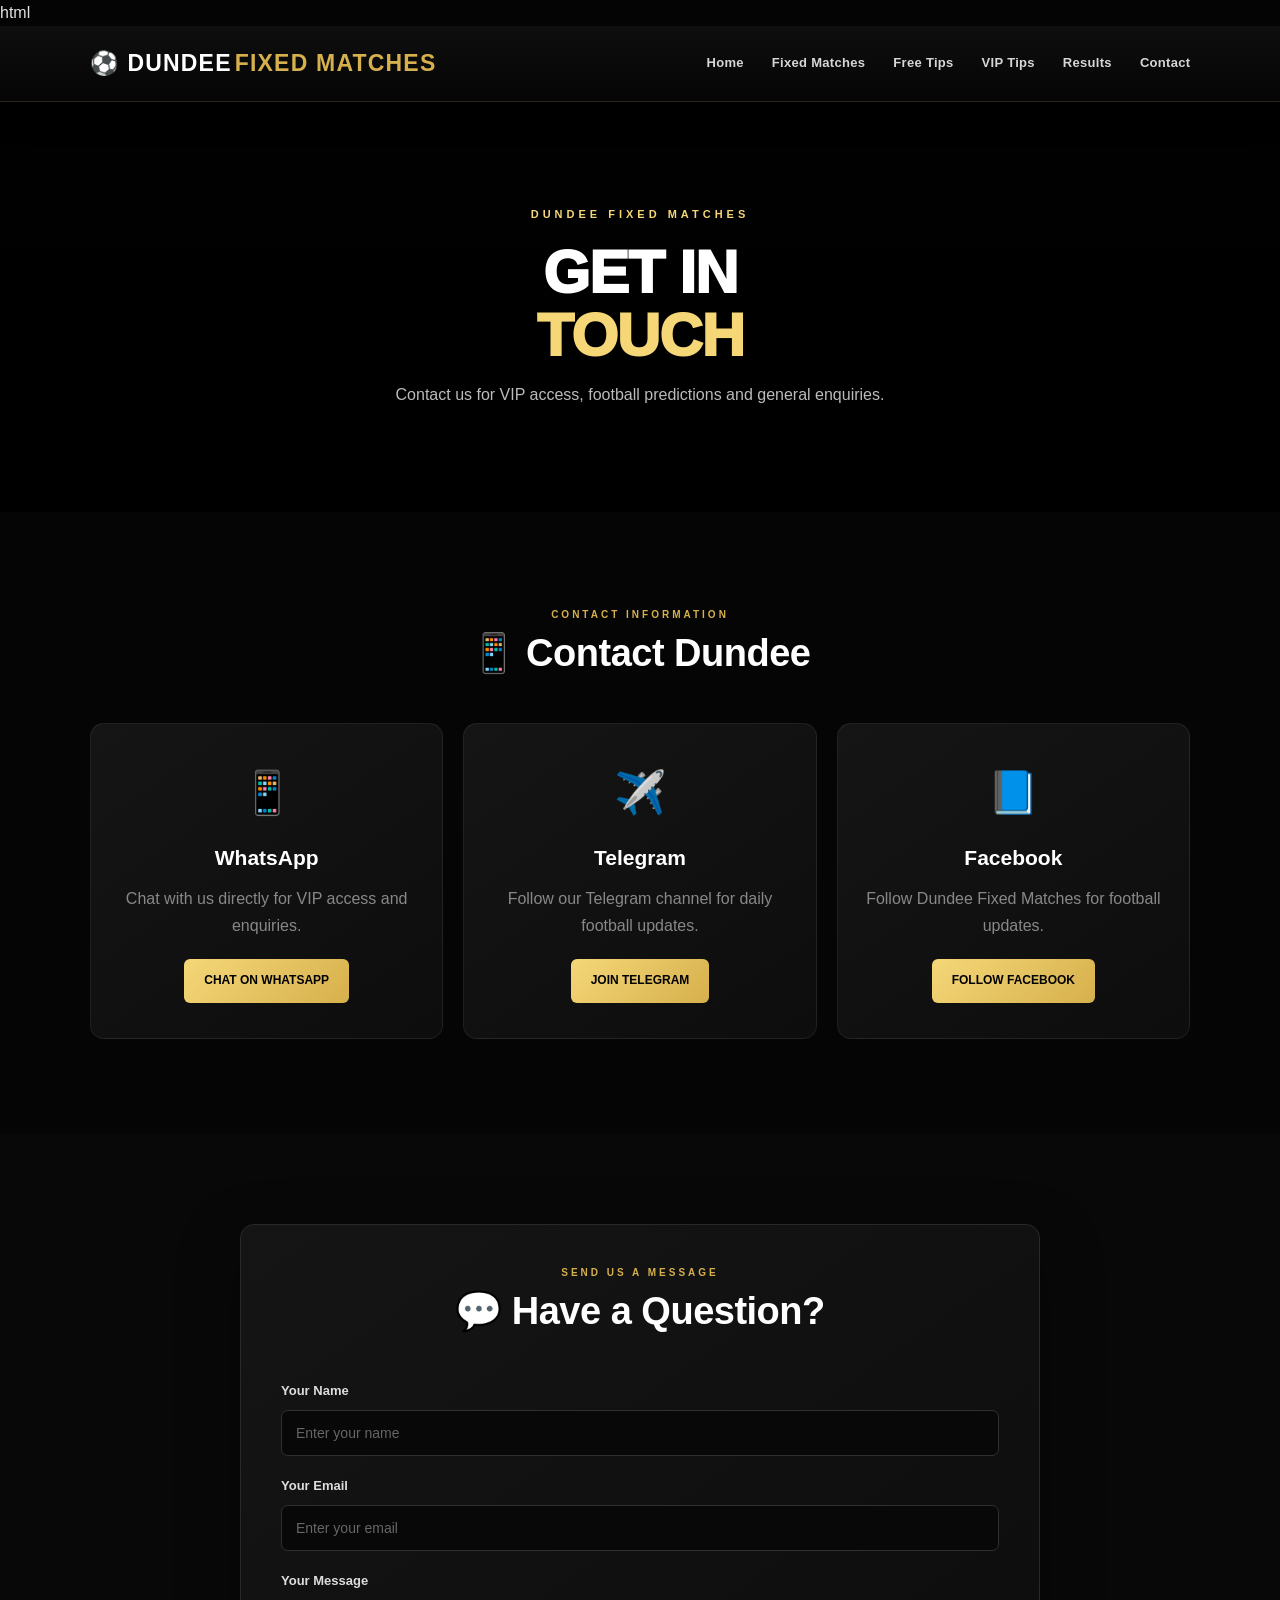
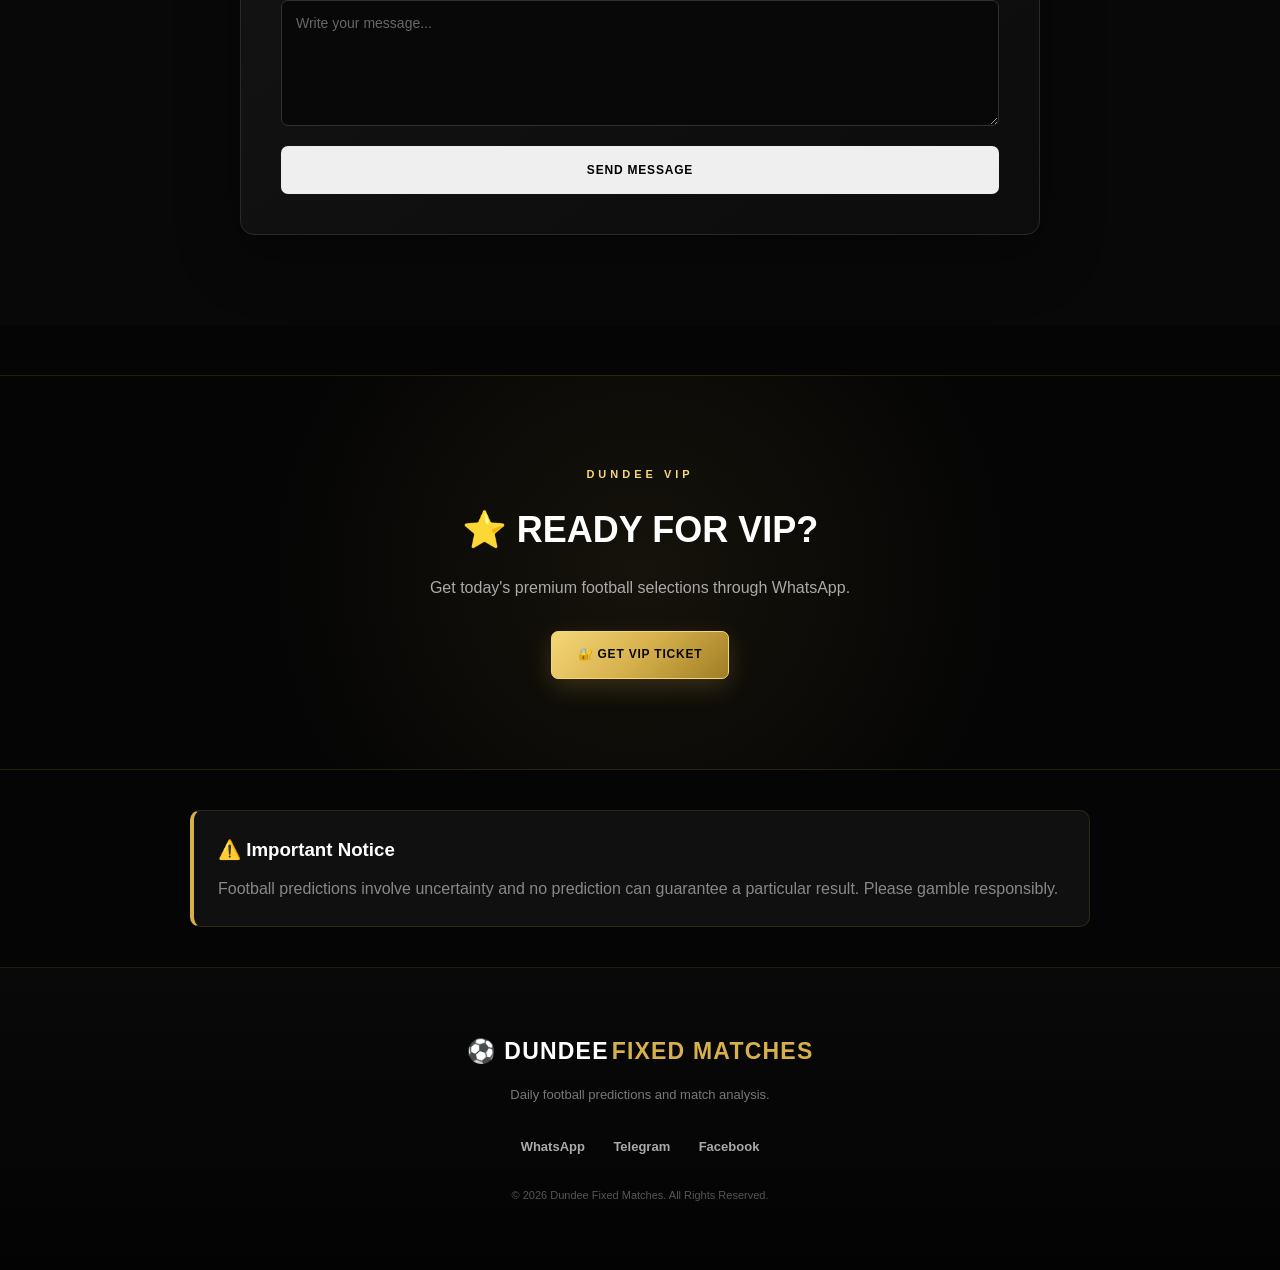
==== commit 89afab6e: "Add Google Analytics tracking" ====
--- a/contact.html
+++ b/contact.html
@@ -1,417 +1,326 @@
+html
 <!DOCTYPE html>
-
 <html lang="en">
 
 <head>
-
-```
+    <!-- GOOGLE ANALYTICS -->
+<script async src="https://www.googletagmanager.com/gtag/js?id=G-LHQD1BL17P"></script>
+<script>
+    window.dataLayer = window.dataLayer || [];
+    function gtag(){dataLayer.push(arguments);}
+    gtag('js', new Date());
+
+    gtag('config', 'G-LHQD1BL17P');
+</script>
+
 <meta charset="UTF-8">
-
 <meta name="viewport" content="width=device-width, initial-scale=1.0">
-
 <title>Contact - Dundee Fixed Matches</title>
-
 <link rel="stylesheet" href="style.css">
-```
-
 </head>
 
 <body>
 
 <!-- HEADER -->
-
 <header class="header">
 
-```
-<div class="logo">
-    ⚽ DUNDEE<span>FIXED MATCHES</span>
-</div>
-
-
-<nav class="navbar">
-
-    <a href="index.html">
-        Home
-    </a>
-
-    <a href="fixed-matches.html">
-        Fixed Matches
-    </a>
-
-    <a href="free-tips.html">
-        Free Tips
-    </a>
-
-    <a href="vip.html">
-        VIP Tips
-    </a>
-
-    <a href="results.html">
-        Results
-    </a>
-
-    <a href="contact.html">
-        Contact
-    </a>
-
-</nav>
-
-
-<button class="menu-btn">
-    ☰
-</button>
-```
+    <div class="logo">
+        ⚽ DUNDEE<span>FIXED MATCHES</span>
+    </div>
+
+    <nav class="navbar">
+        <a href="index.html">Home</a>
+        <a href="fixed-matches.html">Fixed Matches</a>
+        <a href="free-tips.html">Free Tips</a>
+        <a href="vip.html">VIP Tips</a>
+        <a href="results.html">Results</a>
+        <a href="contact.html">Contact</a>
+    </nav>
+
+    <button class="menu-btn">☰</button>
 
 </header>
 
 <!-- HERO -->
-
 <section class="page-hero contact-hero">
 
-```
-<div class="page-hero-content">
-
-    <p class="small-title">
-        DUNDEE FIXED MATCHES
+    <div class="page-hero-content">
+
+        <p class="small-title">
+            DUNDEE FIXED MATCHES
+        </p>
+
+        <h1>
+            GET IN <span>TOUCH</span>
+        </h1>
+
+        <p>
+            Contact us for VIP access, football predictions
+            and general enquiries.
+        </p>
+
+    </div>
+
+</section>
+
+<!-- CONTACT INFORMATION -->
+<section class="section">
+
+    <div class="section-title">
+
+        <p>
+            CONTACT INFORMATION
+        </p>
+
+        <h2>
+            📱 Contact Dundee
+        </h2>
+
+    </div>
+
+    <div class="contact-grid">
+
+        <!-- WHATSAPP -->
+        <div class="contact-card">
+
+            <div class="contact-icon">
+                📱
+            </div>
+
+            <h3>
+                WhatsApp
+            </h3>
+
+            <p>
+                Chat with us directly for VIP access
+                and enquiries.
+            </p>
+
+            <a
+                href="https://wa.me/255759970800"
+                target="_blank"
+                rel="noopener noreferrer"
+                class="contact-btn"
+            >
+                CHAT ON WHATSAPP
+            </a>
+
+        </div>
+
+        <!-- TELEGRAM -->
+        <div class="contact-card">
+
+            <div class="contact-icon">
+                ✈️
+            </div>
+
+            <h3>
+                Telegram
+            </h3>
+
+            <p>
+                Follow our Telegram channel for daily
+                football updates.
+            </p>
+
+            <a
+                href="#"
+                class="contact-btn"
+            >
+                JOIN TELEGRAM
+            </a>
+
+        </div>
+
+        <!-- FACEBOOK -->
+        <div class="contact-card">
+
+            <div class="contact-icon">
+                📘
+            </div>
+
+            <h3>
+                Facebook
+            </h3>
+
+            <p>
+                Follow Dundee Fixed Matches for
+                football updates.
+            </p>
+
+            <a
+                href="#"
+                class="contact-btn"
+            >
+                FOLLOW FACEBOOK
+            </a>
+
+        </div>
+
+    </div>
+
+</section>
+
+<!-- MESSAGE FORM -->
+<section class="contact-message-section">
+
+    <div class="contact-message-box">
+
+        <div class="section-title">
+
+            <p>
+                SEND US A MESSAGE
+            </p>
+
+            <h2>
+                💬 Have a Question?
+            </h2>
+
+        </div>
+
+        <form id="contactForm">
+
+            <div class="form-group">
+
+                <label for="contactName">
+                    Your Name
+                </label>
+
+                <input
+                    type="text"
+                    id="contactName"
+                    placeholder="Enter your name"
+                    required
+                >
+
+            </div>
+
+            <div class="form-group">
+
+                <label for="contactEmail">
+                    Your Email
+                </label>
+
+                <input
+                    type="email"
+                    id="contactEmail"
+                    placeholder="Enter your email"
+                >
+
+            </div>
+
+            <div class="form-group">
+
+                <label for="contactMessage">
+                    Your Message
+                </label>
+
+                <textarea
+                    id="contactMessage"
+                    rows="6"
+                    placeholder="Write your message..."
+                    required
+                ></textarea>
+
+            </div>
+
+            <button
+                type="submit"
+                class="btn contact-submit"
+            >
+                SEND MESSAGE
+            </button>
+
+        </form>
+
+    </div>
+
+</section>
+
+<!-- VIP CTA -->
+<section class="premium-box">
+
+    <div class="premium-content">
+
+        <p class="small-title">
+            DUNDEE VIP
+        </p>
+
+        <h2>
+            ⭐ READY FOR VIP?
+        </h2>
+
+        <p>
+            Get today's premium football selections
+            through WhatsApp.
+        </p>
+
+        <a
+            href="https://wa.me/255759970800?text=Hello%20Dundee%20Fixed%20Matches,%20I%20want%20to%20get%20today's%20VIP%20ticket."
+            target="_blank"
+            rel="noopener noreferrer"
+            class="btn vip-btn"
+        >
+            🔐 GET VIP TICKET
+        </a>
+
+    </div>
+
+</section>
+
+<!-- DISCLAIMER -->
+<section class="disclaimer">
+
+    <h3>
+        ⚠️ Important Notice
+    </h3>
+
+    <p>
+        Football predictions involve uncertainty and no prediction
+        can guarantee a particular result. Please gamble responsibly.
     </p>
 
-
-    <h1>
-        GET IN <span>TOUCH</span>
-    </h1>
-
+</section>
+
+<!-- FOOTER -->
+<footer class="footer">
+
+    <div class="logo">
+        ⚽ DUNDEE<span>FIXED MATCHES</span>
+    </div>
 
     <p>
-        Contact us for VIP access, football predictions
-        and general enquiries.
+        Daily football predictions and match analysis.
     </p>
 
-</div>
-```
-
-</section>
-
-<!-- CONTACT INFORMATION -->
-
-<section class="section">
-
-```
-<div class="section-title">
-
-    <p>
-        CONTACT INFORMATION
-    </p>
-
-
-    <h2>
-        📱 Contact Dundee
-    </h2>
-
-</div>
-
-
-
-<div class="contact-grid">
-
-
-    <!-- WHATSAPP -->
-
-    <div class="contact-card">
-
-        <div class="contact-icon">
-            📱
-        </div>
-
-
-        <h3>
-            WhatsApp
-        </h3>
-
-
-        <p>
-            Chat with us directly for VIP access
-            and enquiries.
-        </p>
-
+    <div class="social-links">
 
         <a
             href="https://wa.me/255759970800"
             target="_blank"
-            class="contact-btn"
+            rel="noopener noreferrer"
         >
-            CHAT ON WHATSAPP
+            WhatsApp
         </a>
 
-    </div>
-
-
-
-    <!-- TELEGRAM -->
-
-    <div class="contact-card">
-
-        <div class="contact-icon">
-            ✈️
-        </div>
-
-
-        <h3>
+        <a href="#">
             Telegram
-        </h3>
-
-
-        <p>
-            Follow our Telegram channel for daily
-            football updates.
-        </p>
-
-
-        <a
-            href="#"
-            class="contact-btn"
-        >
-            JOIN TELEGRAM
         </a>
 
-    </div>
-
-
-
-    <!-- FACEBOOK -->
-
-    <div class="contact-card">
-
-        <div class="contact-icon">
-            📘
-        </div>
-
-
-        <h3>
+        <a href="#">
             Facebook
-        </h3>
-
-
-        <p>
-            Follow Dundee Fixed Matches for
-            football updates.
-        </p>
-
-
-        <a
-            href="#"
-            class="contact-btn"
-        >
-            FOLLOW FACEBOOK
         </a>
 
     </div>
 
-
-</div>
-```
-
-</section>
-
-<!-- MESSAGE FORM -->
-
-<section class="contact-message-section">
-
-```
-<div class="contact-message-box">
-
-
-    <div class="section-title">
-
-        <p>
-            SEND US A MESSAGE
-        </p>
-
-
-        <h2>
-            💬 Have a Question?
-        </h2>
-
-    </div>
-
-
-
-    <form id="contactForm">
-
-
-        <div class="form-group">
-
-            <label for="contactName">
-                Your Name
-            </label>
-
-
-            <input
-                type="text"
-                id="contactName"
-                placeholder="Enter your name"
-                required
-            >
-
-        </div>
-
-
-
-        <div class="form-group">
-
-            <label for="contactEmail">
-                Your Email
-            </label>
-
-
-            <input
-                type="email"
-                id="contactEmail"
-                placeholder="Enter your email"
-            >
-
-        </div>
-
-
-
-        <div class="form-group">
-
-            <label for="contactMessage">
-                Your Message
-            </label>
-
-
-            <textarea
-                id="contactMessage"
-                rows="6"
-                placeholder="Write your message..."
-                required
-            ></textarea>
-
-        </div>
-
-
-
-        <button
-            type="submit"
-            class="btn contact-submit"
-        >
-            SEND MESSAGE
-        </button>
-
-
-    </form>
-
-
-</div>
-```
-
-</section>
-
-<!-- VIP CTA -->
-
-<section class="premium-box">
-
-```
-<div class="premium-content">
-
-
-    <p class="small-title">
-        DUNDEE VIP
+    <p class="copyright">
+        © 2026 Dundee Fixed Matches.
+        All Rights Reserved.
     </p>
 
-
-    <h2>
-        ⭐ READY FOR VIP?
-    </h2>
-
-
-    <p>
-        Get today's premium football selections
-        through WhatsApp.
-    </p>
-
-
-    <a
-        href="https://wa.me/255759970800?text=Hello%20Dundee%20Fixed%20Matches,%20I%20want%20to%20get%20today's%20VIP%20ticket."
-        target="_blank"
-        class="btn vip-btn"
-    >
-        🔐 GET VIP TICKET
-    </a>
-
-
-</div>
-```
-
-</section>
-
-<!-- DISCLAIMER -->
-
-<section class="disclaimer">
-
-```
-<h3>
-    ⚠️ Important Notice
-</h3>
-
-
-<p>
-    Football predictions involve uncertainty and no prediction
-    can guarantee a particular result. Please gamble responsibly.
-</p>
-```
-
-</section>
-
-<!-- FOOTER -->
-
-<footer class="footer">
-
-```
-<div class="logo">
-    ⚽ DUNDEE<span>FIXED MATCHES</span>
-</div>
-
-
-<p>
-    Daily football predictions and match analysis.
-</p>
-
-
-<div class="social-links">
-
-
-    <a
-        href="https://wa.me/255759970800"
-        target="_blank"
-    >
-        WhatsApp
-    </a>
-
-
-    <a href="#">
-        Telegram
-    </a>
-
-
-    <a href="#">
-        Facebook
-    </a>
-
-
-</div>
-
-
-<p class="copyright">
-    © 2026 Dundee Fixed Matches.
-    All Rights Reserved.
-</p>
-```
-
 </footer>
 
 <!-- CONTACT FORM JAVASCRIPT -->
-
 <script>
 
 document
@@ -420,19 +329,15 @@
 
         event.preventDefault();
 
-
         const name =
             document.getElementById("contactName").value.trim();
 
-
         const email =
             document.getElementById("contactEmail").value.trim();
 
-
         const message =
             document.getElementById("contactMessage").value.trim();
 
-
         if (!name || !message) {
 
             alert("Please enter your name and message.");
@@ -440,7 +345,6 @@
             return;
 
         }
-
 
         const whatsappMessage =
             "Hello Dundee Fixed Matches,%0A%0A" +
@@ -451,11 +355,9 @@
             "Message:%0A" +
             encodeURIComponent(message);
 
-
         const whatsappURL =
             "https://wa.me/255759970800?text=" +
             whatsappMessage;
-
 
         window.open(
             whatsappURL,
@@ -469,5 +371,5 @@
 <script src="script.js"></script>
 
 </body>
-
 </html>
+
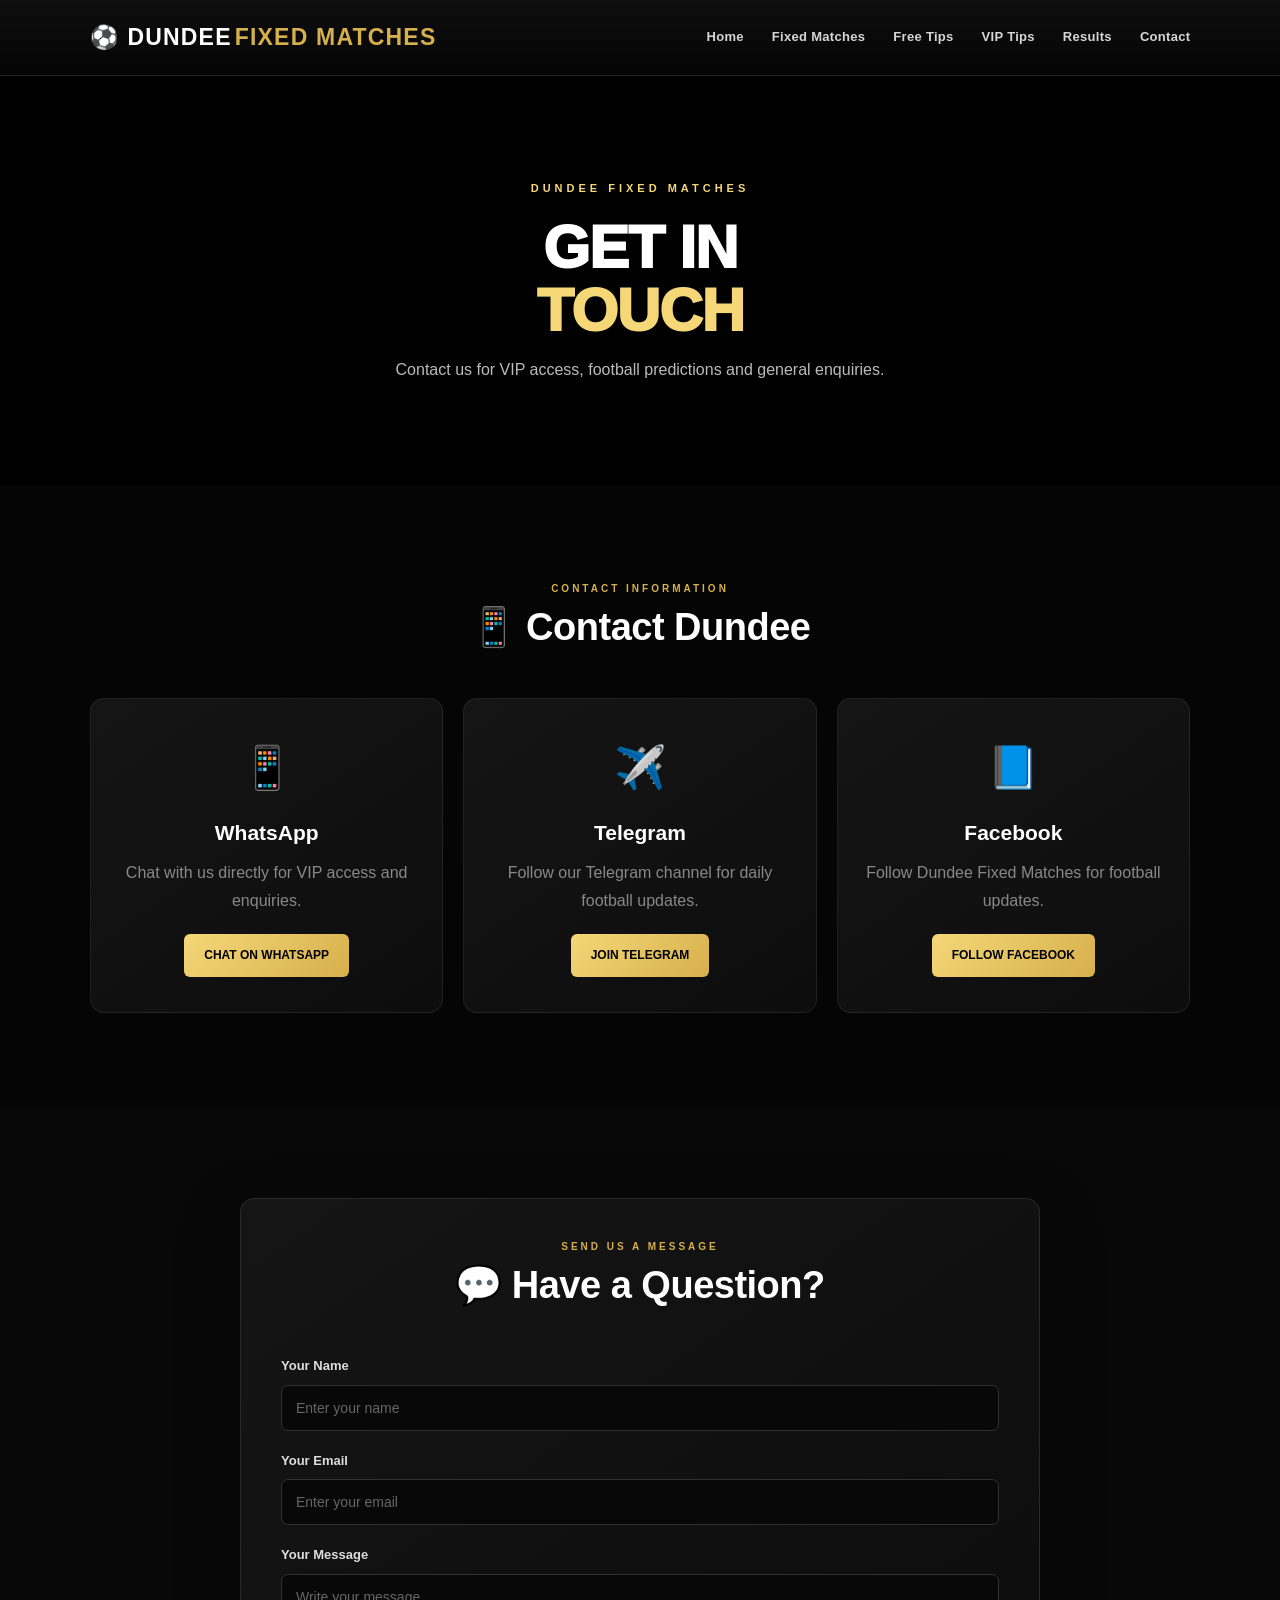
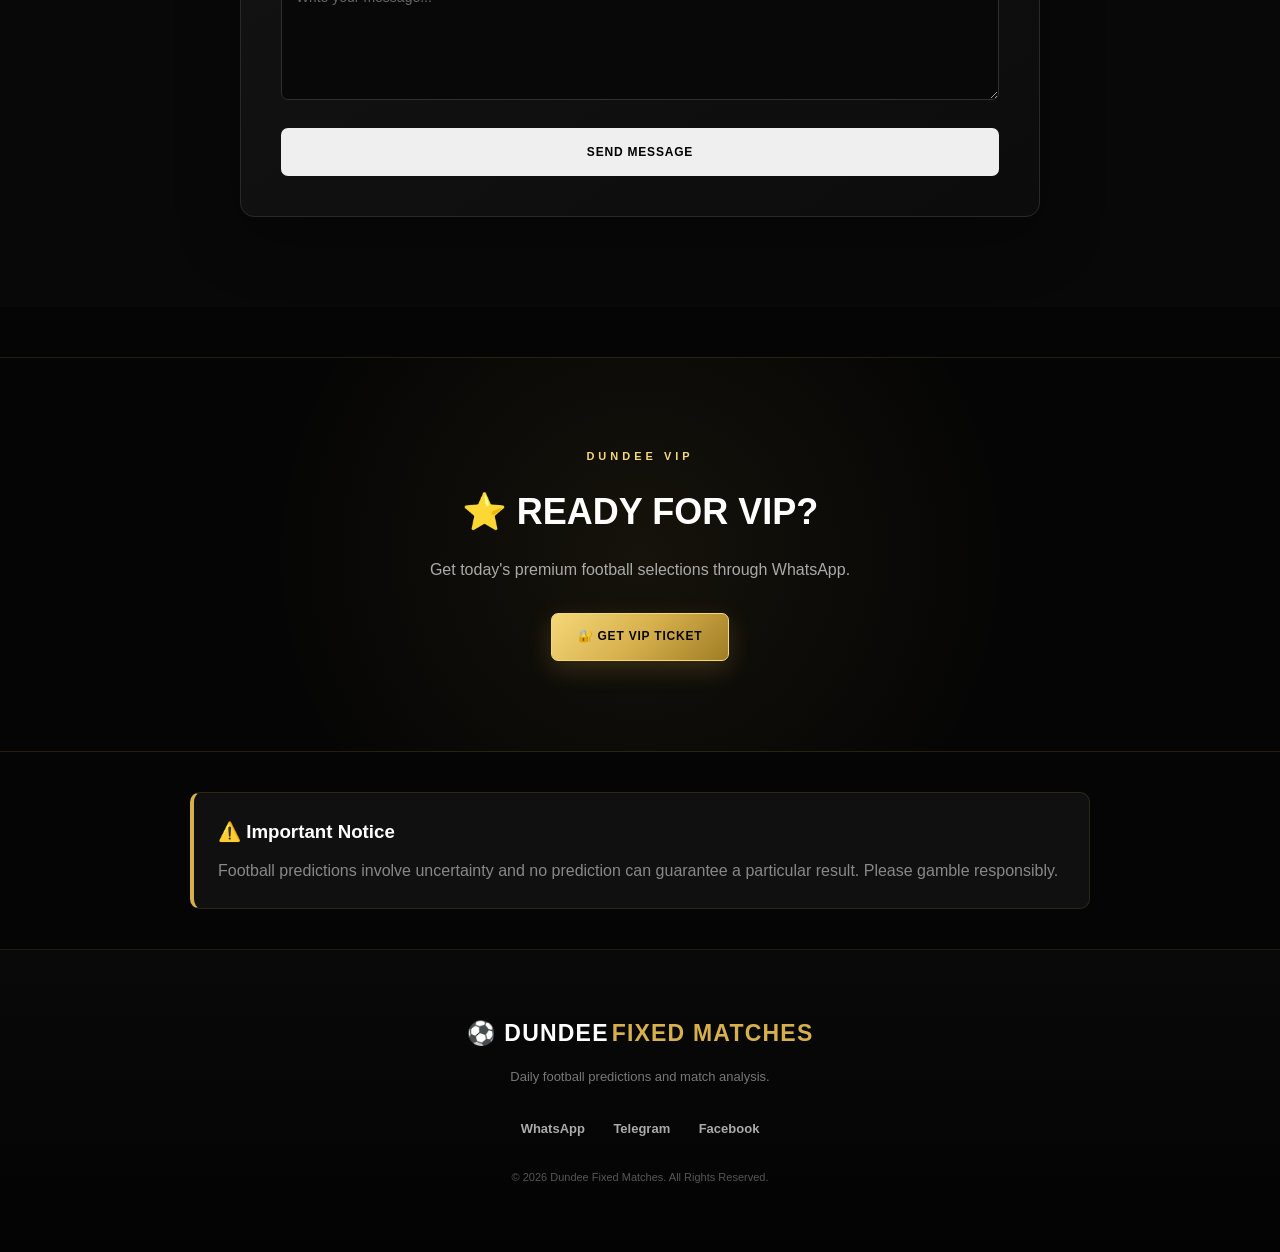
==== commit fa93620b: "Add WhatsApp click tracking" ====
--- a/contact.html
+++ b/contact.html
@@ -1,4 +1,3 @@
-html
 <!DOCTYPE html>
 <html lang="en">
 
